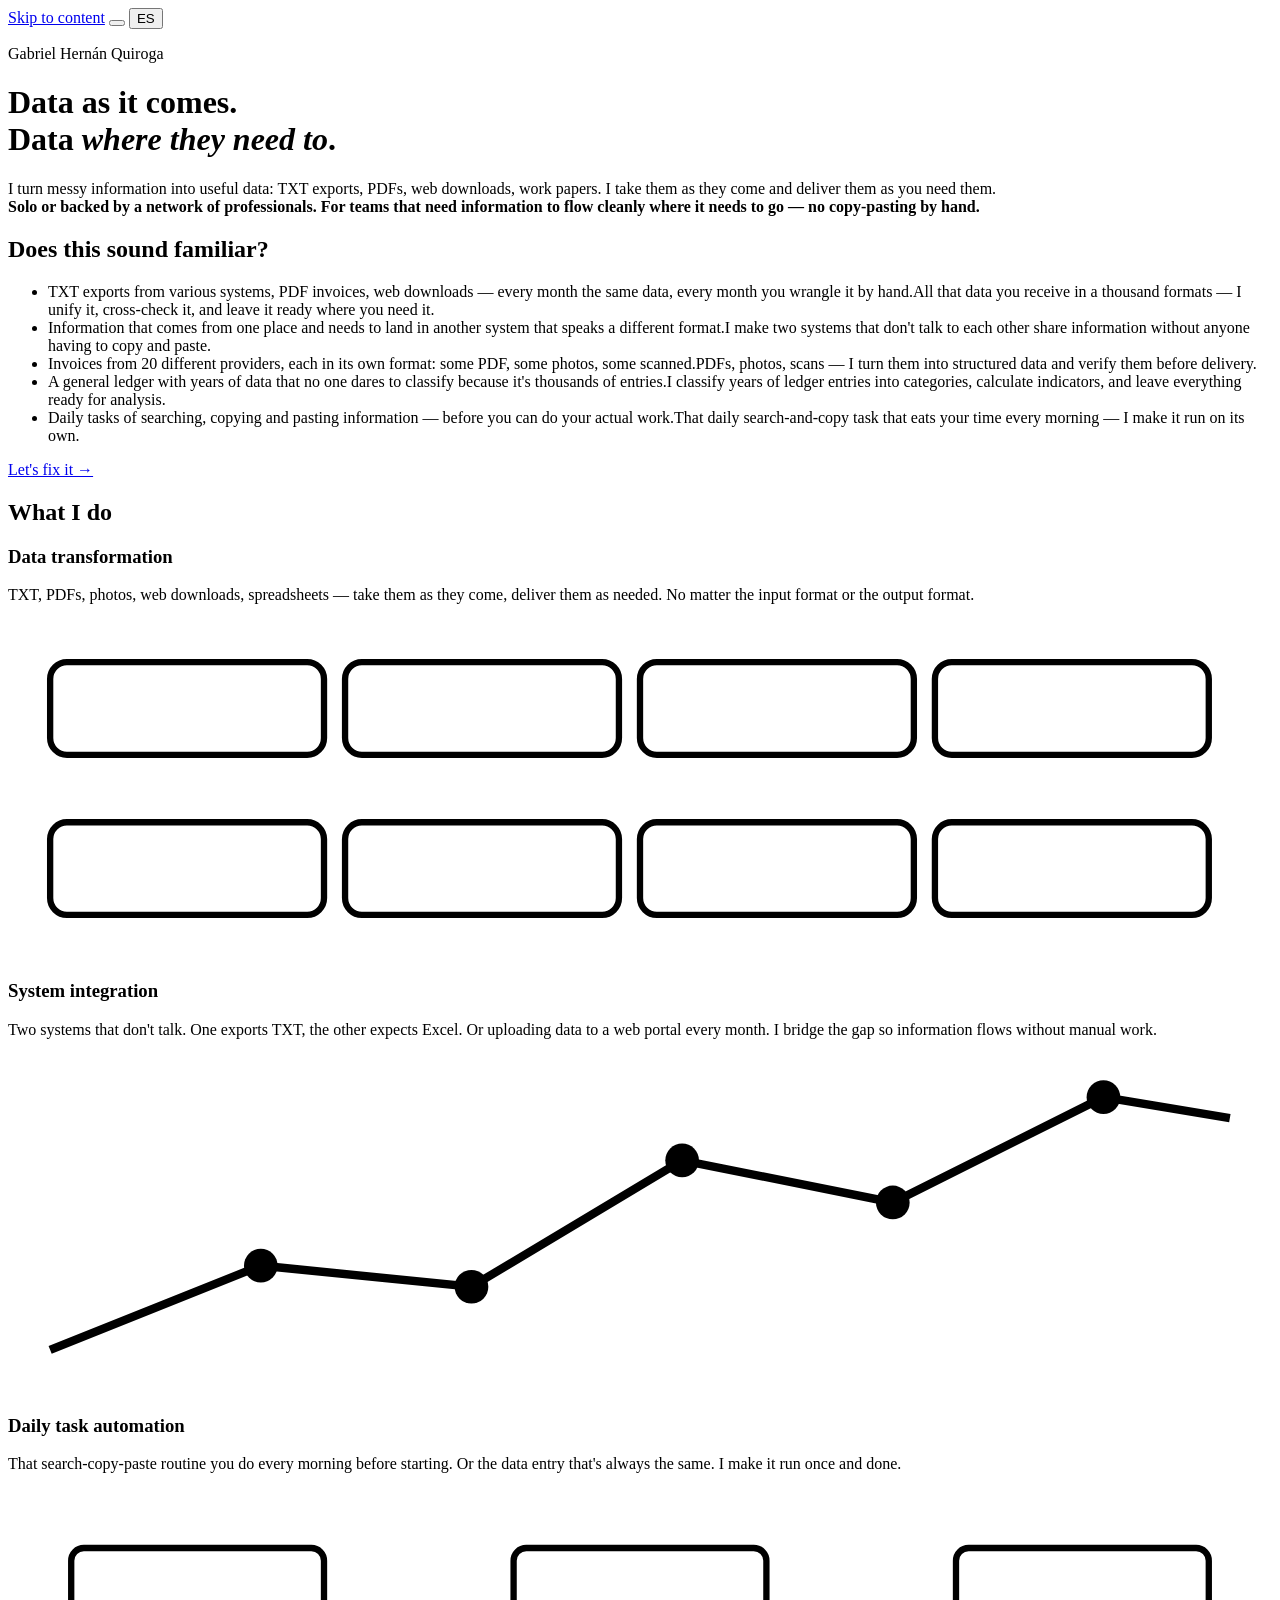
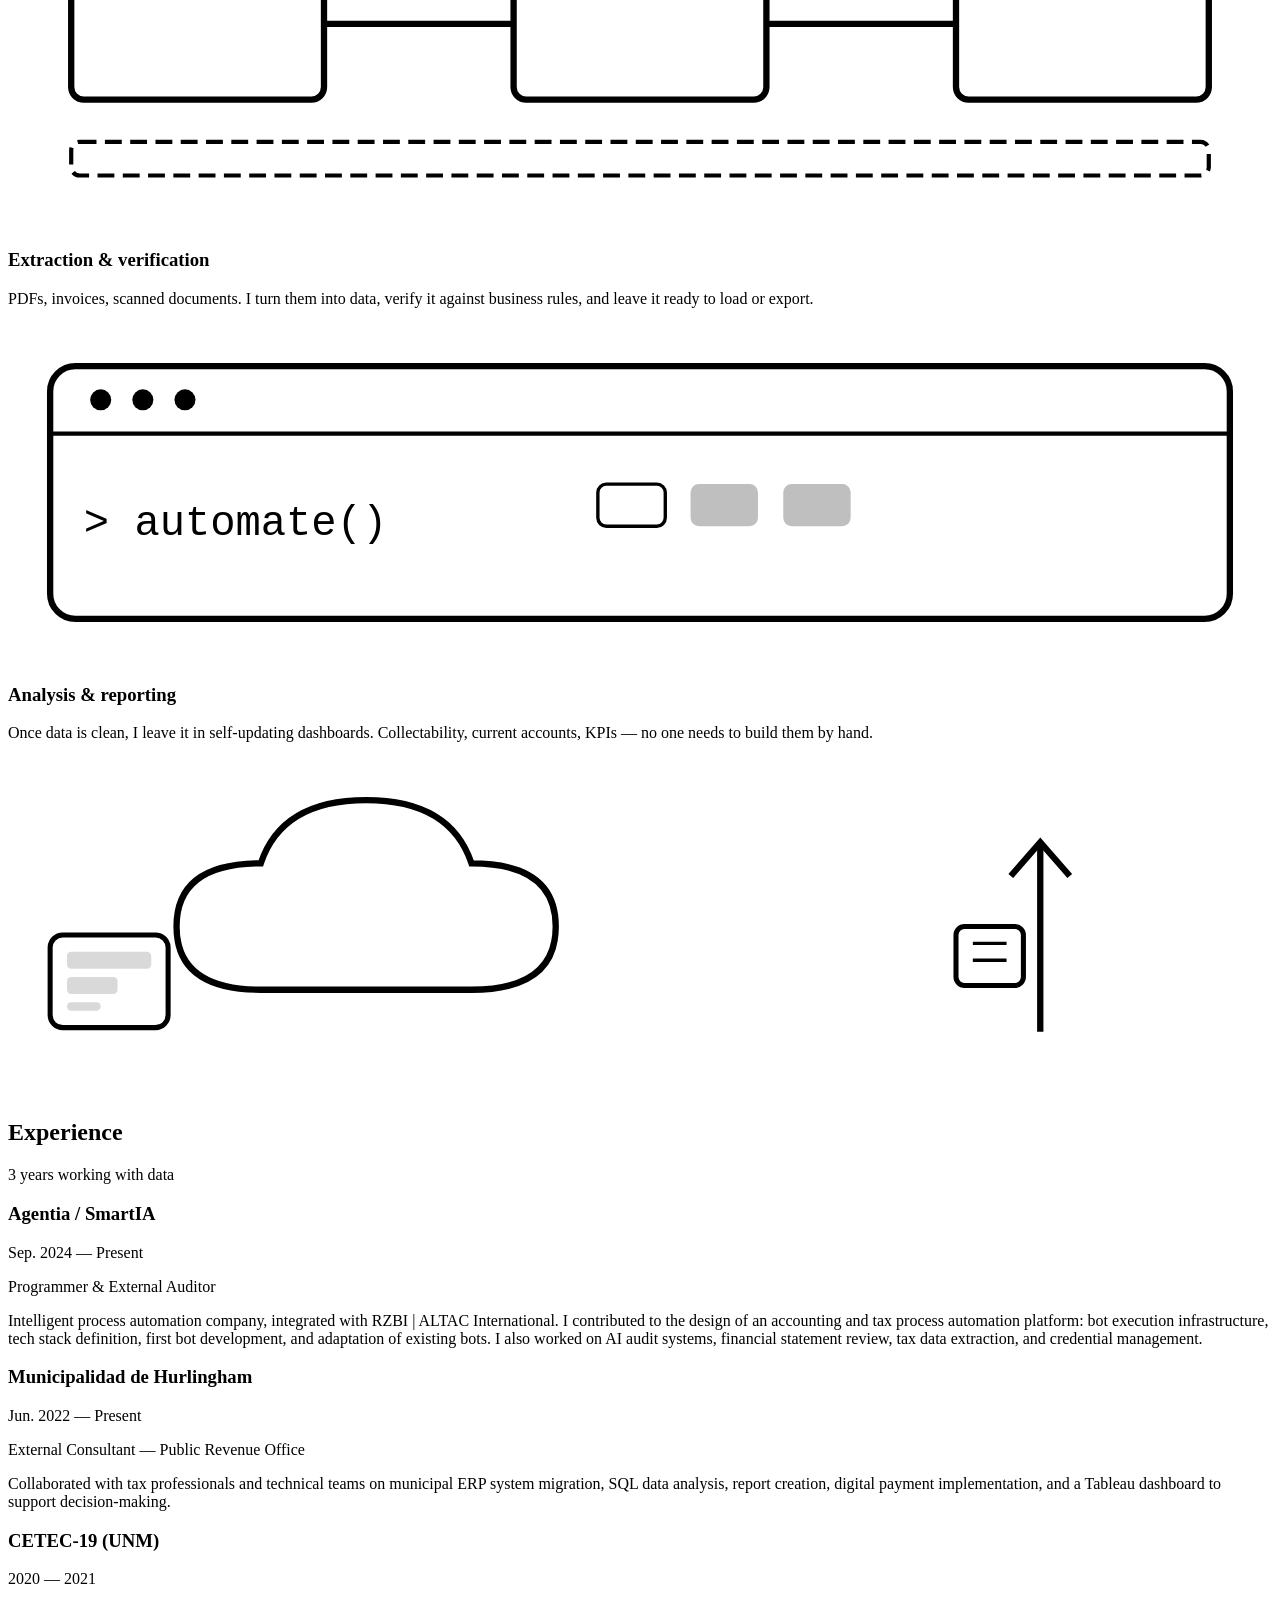
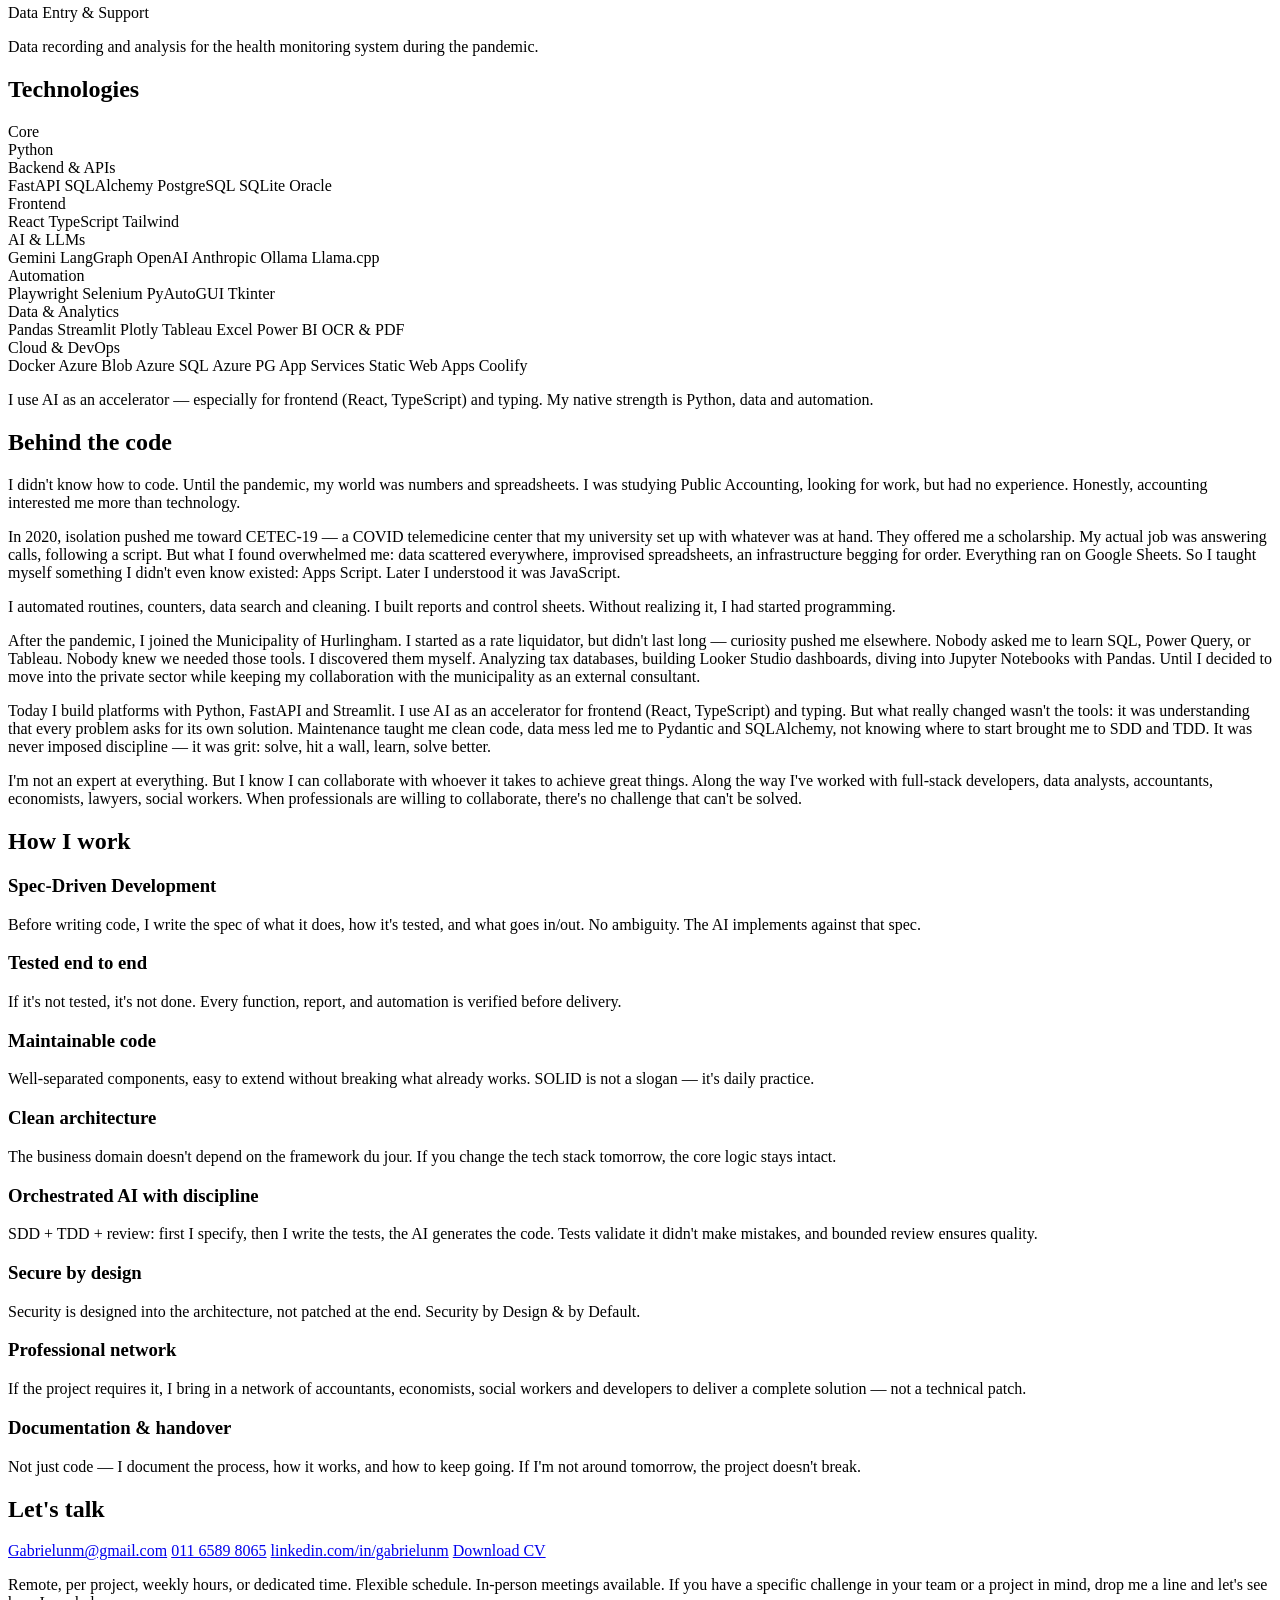
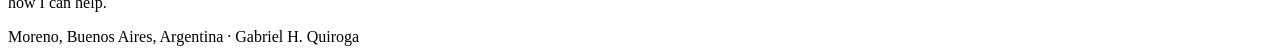
==== index.html @ 7217d709 "refactor: reposition profile around data transformation problems - Hero: 'Datos como vienen. Datos d" ====
<!DOCTYPE html>
<html lang="es">
<head>
  <meta charset="UTF-8">
  <meta name="viewport" content="width=device-width, initial-scale=1.0">
  <title data-i18n="title">Gabriel H. Quiroga — Contabilidad &amp; Desarrollo</title>
  <meta name="description" content="Transformo datos desordenados en información útil. TXT, PDFs, descargas web — los tomo como vienen, los entrego como los necesitás.">

  <!-- Open Graph -->
  <meta property="og:title" content="Gabriel H. Quiroga — Datos &amp; Automatización">
  <meta property="og:description" content="Transformo datos desordenados en información útil. TXT, PDFs, descargas web — los tomo como vienen, los entrego como los necesitás.">
  <meta property="og:type" content="website">
  <meta property="og:locale" content="es_AR">

  <!-- Favicon -->
  <link rel="icon" type="image/svg+xml" href="assets/images/favicon.svg">

  <!-- Fonts -->
  <link rel="preconnect" href="https://fonts.googleapis.com">
  <link rel="preconnect" href="https://fonts.gstatic.com" crossorigin>
  <link href="https://fonts.googleapis.com/css2?family=Instrument+Serif:ital@0;1&family=Inter:wght@400;500;600&display=swap" rel="stylesheet">

  <!-- Lucide Icons -->
  <script src="https://unpkg.com/lucide@latest/dist/umd/lucide.min.js"></script>

  <!-- Styles -->
  <link rel="stylesheet" href="styles.css">
</head>
<body>

  <!-- Accessibility: skip to content -->
  <a href="#problemas" class="skip-link" data-i18n="skip">Saltar al contenido</a>

  <!-- Theme toggle -->
  <button id="theme-toggle" class="theme-toggle" data-i18n="theme-toggle" aria-label="Cambiar tema">
    <i data-lucide="moon"></i>
    <i data-lucide="sun"></i>
  </button>

  <!-- Language toggle -->
  <button id="lang-toggle" class="lang-toggle" data-i18n="lang-toggle" aria-label="Cambiar idioma">EN</button>

  <!-- Hero -->
  <header class="hero">
    <div class="container">
      <p class="meta">Gabriel Hernán Quiroga</p>
      <h1 data-i18n="hero-title">Datos como vienen.<br>Datos <em class="typewriter" data-text="donde tienen que estar"></em>.</h1>
      <p class="tagline">
        <span data-i18n="hero-line1">Transformo información desordenada en datos útiles: TXT, PDFs, descargas web, papeles de trabajo. Los tomo como vienen, los entrego como los necesitás.</span><br>
        <strong data-i18n="hero-line2">Solo o con una red de profesionales. Para equipos que necesitan que la información llegue limpia a donde tiene que ir — sin copiar y pegar a mano.</strong>
      </p>
    </div>
  </header>

  <div class="rule"></div>

  <!-- Problemas -->
  <section id="problemas" class="fade-section" data-i18n="problems-label" aria-label="Problemas que resuelvo">
    <div class="container">
      <h2 data-i18n="problems-title">¿Te suena?</h2>
      <ul class="problems">
        <li data-i18n="problem-1">Datos dispersos en mil archivos que nadie logra cruzar</li>
        <li data-i18n="problem-2">Reportes que armás siempre igual y siempre te llevan el mismo tiempo</li>
        <li data-i18n="problem-3">Información atrapada en PDFs o papeles que no podés procesar</li>
        <li data-i18n="problem-4">Procesos que nadie más sabe cómo funcionan</li>
        <li data-i18n="problem-5">Un ERP o sistema con una configuración que nunca se verificó</li>
      </ul>
      <a href="#contacto" class="btn" data-i18n="problem-cta">Resolvámoslo →</a>
    </div>
  </section>

  <div class="rule"></div>

  <!-- Servicios -->
  <section id="servicios" class="fade-section" data-i18n="services-label" aria-label="Servicios">
    <div class="container">
      <h2 data-i18n="services-title">Esto es lo que hago</h2>

      <div class="s-row">
        <div class="s-icon"><i data-lucide="database"></i></div>
        <div class="s-body">
          <h3 data-i18n="srv-1-title">Análisis, consolidación y extracción de datos</h3>
          <p data-i18n="srv-1-desc">Datos en Excel, PDFs, sistemas o descargas web — los tomo, los limpio, los cruzo y los transformo en información útil. SQL, consultas a medida, normalización.</p>
          <div class="mini-illustration">
            <svg viewBox="0 0 300 80" class="illus-svg">
              <rect x="10" y="10" width="65" height="22" rx="4" fill="none" stroke="currentColor" stroke-width="1.5" class="illus-draw"/>
              <rect x="80" y="10" width="65" height="22" rx="4" fill="none" stroke="currentColor" stroke-width="1.5" class="illus-draw"/>
              <rect x="150" y="10" width="65" height="22" rx="4" fill="none" stroke="currentColor" stroke-width="1.5" class="illus-draw"/>
              <rect x="220" y="10" width="65" height="22" rx="4" fill="none" stroke="currentColor" stroke-width="1.5" class="illus-draw"/>
              <rect x="10" y="48" width="65" height="22" rx="4" fill="none" stroke="currentColor" stroke-width="1.5" class="illus-draw" style="animation-delay: 0.2s"/>
              <rect x="80" y="48" width="65" height="22" rx="4" fill="none" stroke="currentColor" stroke-width="1.5" class="illus-draw" style="animation-delay: 0.4s"/>
              <rect x="150" y="48" width="65" height="22" rx="4" fill="none" stroke="currentColor" stroke-width="1.5" class="illus-draw" style="animation-delay: 0.6s"/>
              <rect x="220" y="48" width="65" height="22" rx="4" fill="none" stroke="currentColor" stroke-width="1.5" class="illus-draw" style="animation-delay: 0.8s"/>
            </svg>
          </div>
        </div>
      </div>

      <div class="s-row">
        <div class="s-icon"><i data-lucide="bar-chart-3"></i></div>
        <div class="s-body">
          <h3 data-i18n="srv-2-title">Dashboards y reportes a medida</h3>
          <p data-i18n="srv-2-desc">Tu información financiera y operativa en tableros que se actualizan solos. Cobrabilidad, cuentas corrientes, KPI — sin depender de una sola persona para acceder a los datos.</p>
          <div class="mini-dashboard">
            <svg viewBox="0 0 300 80" class="dashboard-svg">
              <path class="dashboard-line" d="M 10 70 L 60 50 L 110 55 L 160 25 L 210 35 L 260 10 L 290 15" fill="none" stroke="currentColor" stroke-width="2"/>
              <circle class="dashboard-dot" cx="60" cy="50" r="4"/>
              <circle class="dashboard-dot" cx="110" cy="55" r="4"/>
              <circle class="dashboard-dot" cx="160" cy="25" r="4"/>
              <circle class="dashboard-dot" cx="210" cy="35" r="4"/>
              <circle class="dashboard-dot" cx="260" cy="10" r="4"/>
            </svg>
          </div>
        </div>
      </div>

      <div class="s-row">
        <div class="s-icon"><i data-lucide="building-2"></i></div>
        <div class="s-body">
          <h3 data-i18n="srv-3-title">Consultoría ERP y procesos fiscales</h3>
          <p data-i18n="srv-3-desc">Migraciones, parametrización, optimización de circuitos. Hablo los dos idiomas: el contable y el técnico. RAFAM, SISER, Onvio, Bejerman, Finnegans.</p>
          <div class="mini-illustration">
            <svg viewBox="0 0 300 80" class="illus-svg">
              <rect x="15" y="14" width="60" height="36" rx="3" fill="none" stroke="currentColor" stroke-width="1.5" class="illus-draw"/>
              <rect x="120" y="14" width="60" height="36" rx="3" fill="none" stroke="currentColor" stroke-width="1.5" class="illus-draw" style="animation-delay: 0.2s"/>
              <rect x="225" y="14" width="60" height="36" rx="3" fill="none" stroke="currentColor" stroke-width="1.5" class="illus-draw" style="animation-delay: 0.4s"/>
              <line x1="75" y1="32" x2="120" y2="32" stroke="currentColor" stroke-width="1.5" class="illus-draw" style="animation-delay: 0.6s"/>
              <line x1="180" y1="32" x2="225" y2="32" stroke="currentColor" stroke-width="1.5" class="illus-draw" style="animation-delay: 0.8s"/>
              <rect x="15" y="60" width="270" height="8" rx="2" fill="none" stroke="currentColor" stroke-width="1" class="illus-draw" style="animation-delay: 1s" stroke-dasharray="4 2"/>
            </svg>
          </div>
        </div>
      </div>

      <div class="s-row">
        <div class="s-icon"><i data-lucide="code-2"></i></div>
        <div class="s-body">
          <h3 data-i18n="srv-4-title">Desarrollo de herramientas a medida</h3>
          <p data-i18n="srv-4-desc">Scripts que resuelven un problema puntual o apps completas. Si el proceso es repetitivo y lo hacés a mano, se puede automatizar.</p>
          <div class="mini-illustration">
            <svg viewBox="0 0 300 80" class="illus-svg">
              <rect x="10" y="10" width="280" height="60" rx="6" fill="none" stroke="currentColor" stroke-width="1.5" class="illus-draw"/>
              <line x1="10" y1="26" x2="290" y2="26" stroke="currentColor" stroke-width="1" class="illus-draw" style="animation-delay: 0.3s"/>
              <circle cx="22" cy="18" r="2.5" fill="currentColor" class="illus-draw" style="animation-delay: 0.5s"/>
              <circle cx="32" cy="18" r="2.5" fill="currentColor" class="illus-draw" style="animation-delay: 0.6s"/>
              <circle cx="42" cy="18" r="2.5" fill="currentColor" class="illus-draw" style="animation-delay: 0.7s"/>
              <text x="18" y="50" font-size="10" fill="currentColor" font-family="monospace" class="illus-draw" style="animation-delay: 0.9s">&gt; automate()</text>
              <rect x="140" y="38" width="16" height="10" rx="2" fill="none" stroke="currentColor" stroke-width="0.8" class="illus-draw" style="animation-delay: 1.1s"/>
              <rect x="162" y="38" width="16" height="10" rx="2" fill="currentColor" opacity="0.25" class="illus-draw" style="animation-delay: 1.2s"/>
              <rect x="184" y="38" width="16" height="10" rx="2" fill="currentColor" opacity="0.25" class="illus-draw" style="animation-delay: 1.3s"/>
            </svg>
          </div>
        </div>
      </div>

      <div class="s-row">
        <div class="s-icon"><i data-lucide="cloud"></i></div>
        <div class="s-body">
          <h3 data-i18n="srv-5-title">Deploy y hosting sin dolor</h3>
          <p data-i18n="srv-5-desc">Te dejo la herramienta andando en Azure (App Services, Static Web Apps) o en tu propio servidor con Coolify. Bases de datos en Azure SQL o PostgreSQL. Vos elegís la modalidad — yo me encargo de que funcione.</p>
          <div class="mini-illustration">
            <svg viewBox="0 0 300 80" class="illus-svg">
              <!-- Nube (cloud) -->
              <path d="M 60 55 Q 40 55 40 40 Q 40 25 60 25 Q 65 10 85 10 Q 105 10 110 25 Q 130 25 130 40 Q 130 55 110 55 Z" fill="none" stroke="currentColor" stroke-width="1.5" class="illus-draw"/>
              <!-- Flecha subiendo -->
              <line x1="245" y1="65" x2="245" y2="20" stroke="currentColor" stroke-width="1.5" class="illus-draw" style="animation-delay: 0.3s"/>
              <polyline points="238,28 245,20 252,28" fill="none" stroke="currentColor" stroke-width="1.5" class="illus-draw" style="animation-delay: 0.3s"/>
              <!-- Paquete web -->
              <rect x="225" y="40" width="16" height="14" rx="2" fill="none" stroke="currentColor" stroke-width="1.2" class="illus-draw" style="animation-delay: 0.5s"/>
              <line x1="229" y1="44" x2="237" y2="44" stroke="currentColor" stroke-width="0.8" class="illus-draw" style="animation-delay: 0.6s"/>
              <line x1="229" y1="48" x2="237" y2="48" stroke="currentColor" stroke-width="0.8" class="illus-draw" style="animation-delay: 0.7s"/>
              <!-- Servidor chico abajo a la izquierda -->
              <rect x="10" y="42" width="28" height="22" rx="3" fill="none" stroke="currentColor" stroke-width="1.2" class="illus-draw" style="animation-delay: 0.9s"/>
              <rect x="14" y="46" width="20" height="4" rx="1" fill="currentColor" opacity="0.15" class="illus-draw" style="animation-delay: 1.0s"/>
              <rect x="14" y="52" width="12" height="4" rx="1" fill="currentColor" opacity="0.15" class="illus-draw" style="animation-delay: 1.1s"/>
              <rect x="14" y="58" width="8" height="2" rx="1" fill="currentColor" opacity="0.15" class="illus-draw" style="animation-delay: 1.2s"/>
            </svg>
          </div>
        </div>
      </div>

    </div>
  </section>

  <div class="rule"></div>

  <!-- Experiencia -->
  <section id="experiencia" class="fade-section" data-i18n="exp-label" aria-label="Experiencia laboral">
    <div class="container">
      <h2 data-i18n="exp-title">Experiencia</h2>

      <div class="exp-years-badge">
        <span class="exp-years-number" data-target="auto">0</span>
        <span class="exp-years-label" data-i18n="exp-years-label">años trabajando con datos</span>
      </div>

      <div class="exp-card">
        <div class="exp-header">
          <h3>Agentia / SmartIA</h3>
          <span class="exp-period" data-i18n="exp-1-period">Sep. 2024 — Actualidad</span>
        </div>
        <p class="exp-role" data-i18n="exp-1-role">Programador &amp; Auditor Externo</p>
        <p class="exp-body" data-i18n="exp-1-body">Empresa de automatización inteligente de procesos, integrada con RZBI | ALTAC International. Participé en el diseño de una plataforma de automatización de procesos contables e impositivos: infraestructura de ejecución de bots, definición del stack tecnológico, desarrollo de los primeros bots y adaptación de existentes. También contribuí a sistemas de auditoría con IA, revisión de estados contables, extracción de datos fiscales y gestión de credenciales.</p>
      </div>

      <div class="exp-card">
        <div class="exp-header">
          <h3>Municipalidad de Hurlingham</h3>
          <span class="exp-period" data-i18n="exp-2-period">Jun. 2022 — Actualidad</span>
        </div>
        <p class="exp-role" data-i18n="exp-2-role">Consultor Externo — Subsecretaría de Ingresos Públicos</p>
        <p class="exp-body" data-i18n="exp-2-body">Colaboré con profesionales tributarios y equipos técnicos en la migración del sistema ERP municipal, análisis de datos con SQL, creación de informes, implementación de medios de pago digitales, y un dashboard en Tableau para respaldar la toma de decisiones.</p>
      </div>

      <div class="exp-card">
        <div class="exp-header">
          <h3>CETEC-19 (UNM)</h3>
          <span class="exp-period" data-i18n="exp-3-period">2020 — 2021</span>
        </div>
        <p class="exp-role" data-i18n="exp-3-role">Data Entry &amp; Soporte</p>
        <p class="exp-body" data-i18n="exp-3-body">Registro y análisis de datos para el sistema de seguimiento sanitario durante la pandemia.</p>
      </div>

    </div>
  </section>

  <div class="rule"></div>

  <!-- Stack -->
  <section id="stack" class="fade-section" data-i18n="stack-label" aria-label="Tecnologías">
    <div class="container">
      <h2 data-i18n="stack-title">Tecnologías</h2>
      <div class="stack-group">

        <div class="stack-category">
          <span class="stack-cat-label" data-i18n="cat-core">Core</span>
          <div class="stack-items">
            <span class="stack-item" data-desc-es="Lenguaje principal. Automatización, APIs, scripts, análisis de datos." data-desc-en="Core language. Automation, APIs, scripts, data analysis."><img src="https://cdn.jsdelivr.net/npm/simple-icons@14.0.0/icons/python.svg" alt="" class="stack-icon" >Python</span>
          </div>
        </div>

        <div class="stack-category">
          <span class="stack-cat-label" data-i18n="cat-backend">Backend &amp; APIs</span>
          <div class="stack-items">
            <span class="stack-item" data-desc-es="Framework web moderno para APIs REST rápidas y eficientes." data-desc-en="Modern Python framework for fast REST APIs."><img src="https://cdn.jsdelivr.net/npm/simple-icons@14.0.0/icons/fastapi.svg" alt="" class="stack-icon" >FastAPI</span>
            <span class="stack-item" data-desc-es="ORM potente para modelar y consultar bases de datos relacionales." data-desc-en="Powerful ORM for relational databases."><img src="https://cdn.jsdelivr.net/npm/simple-icons@14.0.0/icons/sqlalchemy.svg" alt="" class="stack-icon" >SQLAlchemy</span>
            <span class="stack-item" data-desc-es="Base de datos relacional robusta para aplicaciones en producción." data-desc-en="Robust relational database for production apps."><img src="https://cdn.jsdelivr.net/npm/simple-icons@14.0.0/icons/postgresql.svg" alt="" class="stack-icon" >PostgreSQL</span>
            <span class="stack-item" data-desc-es="Base de datos embebida liviana. Ideal para desarrollo, tests y prototipos." data-desc-en="Lightweight embedded database for dev & testing."><i data-lucide="database" class="stack-icon-inline"></i>SQLite</span>
<span class="stack-item" data-desc-es="Base de datos empresarial. Consultas complejas, PL/SQL y grandes volúmenes." data-desc-en="Enterprise database. Complex queries, PL/SQL."><i data-lucide="layers" class="stack-icon-inline"></i>Oracle</span>
          </div>
        </div>

        <div class="stack-category">
          <span class="stack-cat-label" data-i18n="cat-frontend">Frontend</span>
          <div class="stack-items">
            <span class="stack-item" data-desc-es="Biblioteca para interfaces de usuario interactivas y reactivas." data-desc-en="Library for interactive UI components."><img src="https://cdn.jsdelivr.net/npm/simple-icons@14.0.0/icons/react.svg" alt="" class="stack-icon" >React</span>
            <span class="stack-item" data-desc-es="JavaScript con tipos. Código frontend más predecible y escalable." data-desc-en="Typed JavaScript. Scalable frontend code."><img src="https://cdn.jsdelivr.net/npm/simple-icons@14.0.0/icons/typescript.svg" alt="" class="stack-icon" >TypeScript</span>
            <span class="stack-item" data-desc-es="Framework CSS utility-first para diseñar rápido y consistente." data-desc-en="Utility-first CSS framework for rapid design."><img src="https://cdn.jsdelivr.net/npm/simple-icons@14.0.0/icons/tailwindcss.svg" alt="" class="stack-icon" >Tailwind</span>
          </div>
        </div>

        <div class="stack-category">
          <span class="stack-cat-label" data-i18n="cat-ai">AI &amp; LLMs</span>
          <div class="stack-items">
            <span class="stack-item" data-desc-es="Modelo de IA multimodal. Lo uso para extracción, clasificación y análisis." data-desc-en="Multimodal AI model for extraction & analysis."><img src="https://cdn.jsdelivr.net/npm/simple-icons@14.0.0/icons/googlegemini.svg" alt="" class="stack-icon" >Gemini</span>
            <span class="stack-item" data-desc-es="Framework para orquestar agentes de IA con flujos y estados." data-desc-en="Agent orchestration framework for AI workflows."><img src="https://cdn.jsdelivr.net/npm/simple-icons@14.0.0/icons/langchain.svg" alt="" class="stack-icon" >LangGraph</span>
            <span class="stack-item" data-desc-es="SDK de OpenAI para integrar modelos GPT en aplicaciones." data-desc-en="OpenAI SDK for GPT model integration."><i data-lucide="sparkles" class="stack-icon-inline"></i>OpenAI</span>
            <span class="stack-item" data-desc-es="SDK de Anthropic para integrar modelos Claude en aplicaciones." data-desc-en="Anthropic SDK for Claude model integration."><i data-lucide="sparkles" class="stack-icon-inline"></i>Anthropic</span>
            <span class="stack-item" data-desc-es="Ejecutá modelos locales de IA sin depender de la nube." data-desc-en="Run local AI models without cloud dependency."><i data-lucide="cpu" class="stack-icon-inline"></i>Ollama</span>
            <span class="stack-item" data-desc-es="Inferencia eficiente de LLMs en CPU/GPU locales (C++)." data-desc-en="Efficient LLM inference on local CPU/GPU (C++)."><i data-lucide="cpu" class="stack-icon-inline"></i>Llama.cpp</span>
          </div>
        </div>

        <div class="stack-category">
          <span class="stack-cat-label" data-i18n="cat-auto">Automatización</span>
          <div class="stack-items">
            <span class="stack-item" data-desc-es="Automatización de navegadores web para tests y bots." data-desc-en="Browser automation for testing and bots."><i data-lucide="play" class="stack-icon-inline"></i>Playwright</span>
            <span class="stack-item" data-desc-es="Automatización de navegadores web clásica y multiplataforma." data-desc-en="Cross-platform browser automation (classic)."><img src="https://cdn.jsdelivr.net/npm/simple-icons@14.0.0/icons/selenium.svg" alt="" class="stack-icon" >Selenium</span>
            <span class="stack-item" data-desc-es="Automatización de clicks y teclado en Windows (RPA)." data-desc-en="Desktop RPA: click & keyboard automation on Windows."><i data-lucide="mouse-pointer-2" class="stack-icon-inline"></i>PyAutoGUI</span>
            <span class="stack-item" data-desc-es="Interfaces de escritorio livianas con Python puro." data-desc-en="Lightweight desktop GUIs with pure Python."><i data-lucide="monitor" class="stack-icon-inline"></i>Tkinter</span>
          </div>
        </div>

        <div class="stack-category">
          <span class="stack-cat-label" data-i18n="cat-data">Datos &amp; Analytics</span>
          <div class="stack-items">
            <span class="stack-item" data-desc-es="Manipulación y análisis de datos tabulares a escala." data-desc-en="Tabular data manipulation & analysis at scale."><img src="https://cdn.jsdelivr.net/npm/simple-icons@14.0.0/icons/pandas.svg" alt="" class="stack-icon" >Pandas</span>
            <span class="stack-item" data-desc-es="Dashboards y aplicaciones de datos sin frontend complejo." data-desc-en="Data dashboards & apps without complex frontend."><img src="https://cdn.jsdelivr.net/npm/simple-icons@14.0.0/icons/streamlit.svg" alt="" class="stack-icon" >Streamlit</span>
            <span class="stack-item" data-desc-es="Gráficos interactivos para análisis exploratorio de datos." data-desc-en="Interactive charts for EDA."><i data-lucide="trending-up" class="stack-icon-inline"></i>Plotly</span>
            <span class="stack-item" data-desc-es="Visualización de datos interactiva para reporting profesional." data-desc-en="Interactive data viz for professional reporting."><i data-lucide="bar-chart-3" class="stack-icon-inline"></i>Tableau</span>
            <span class="stack-item" data-desc-es="Hojas de cálculo avanzadas con Power Query y macros." data-desc-en="Advanced spreadsheets with Power Query & macros."><i data-lucide="table" class="stack-icon-inline"></i>Excel</span>
            <span class="stack-item" data-desc-es="Business intelligence con dashboards interactivos." data-desc-en="Business intelligence with interactive dashboards."><i data-lucide="activity" class="stack-icon-inline"></i>Power BI</span>
            <span class="stack-item" data-desc-es="Extracción de datos de PDFs, imágenes y escaneos con IA." data-desc-en="AI-powered data extraction from PDFs & images."><i data-lucide="scan" class="stack-icon-inline"></i>OCR &amp; PDF</span>
          </div>
        </div>

        <div class="stack-category">
          <span class="stack-cat-label" data-i18n="cat-cloud">Cloud &amp; DevOps</span>
          <div class="stack-items">
            <span class="stack-item" data-desc-es="Contenedores para entornos reproducibles y despliegues." data-desc-en="Containers for reproducible environments & deploy."><img src="https://cdn.jsdelivr.net/npm/simple-icons@14.0.0/icons/docker.svg" alt="" class="stack-icon" >Docker</span>
            <span class="stack-item" data-desc-es="Almacenamiento de archivos en la nube de Microsoft Azure." data-desc-en="File storage on Microsoft Azure cloud."><i data-lucide="hard-drive" class="stack-icon-inline"></i>Azure Blob</span>
            <span class="stack-item" data-desc-es="Base de datos relacional administrada en Azure." data-desc-en="Managed relational database on Azure."><i data-lucide="database" class="stack-icon-inline"></i>Azure SQL</span>
            <span class="stack-item" data-desc-es="PostgreSQL administrado en Azure para apps en produccion." data-desc-en="Managed PostgreSQL on Azure for production apps."><img src="https://cdn.jsdelivr.net/npm/simple-icons@14.0.0/icons/postgresql.svg" alt="" class="stack-icon" >Azure PG</span>
            <span class="stack-item" data-desc-es="Hosting serverless para apps web en Azure." data-desc-en="Serverless hosting for web apps on Azure."><i data-lucide="globe" class="stack-icon-inline"></i>App Services</span>
            <span class="stack-item" data-desc-es="Hosting estatico serverless en Azure con integracion CI/CD." data-desc-en="Serverless static hosting on Azure with CI/CD."><i data-lucide="globe" class="stack-icon-inline"></i>Static Web Apps</span>
            <span class="stack-item" data-desc-es="Plataforma PaaS autogestionada para deploy de apps con Docker." data-desc-en="Self-hosted PaaS for Docker app deployment."><i data-lucide="server" class="stack-icon-inline"></i>Coolify</span>
          </div>
        </div>

      </div>
      <p class="stack-note" data-i18n="stack-note">Uso IA como acelerador — especialmente en frontend (React, TypeScript) y tipado. Mi fuerte nativo es Python, datos y automatización.</p>
    </div>
  </section>

  <div class="rule"></div>

  <!-- Sobre mí -->
  <section id="sobre-mi" class="fade-section" data-i18n="about-label" aria-label="Sobre mí">
    <div class="container about">
      <h2 data-i18n="about-title">Detrás del código</h2>
      <p data-i18n="about-body">No sabía programar. Hasta la pandemia, mi mundo eran los números y las hojas de cálculo. Estudiaba Contador Público, buscaba trabajo, pero no tenía experiencia. Me gustaba más la contabilidad que la tecnología.</p>
      <p data-i18n="about-body2">En 2020, el aislamiento me empujó al CETEC-19 — un centro de telemedicina COVID que la UNM montó con lo puesto. Me ofrecieron una beca. Mi tarea original era atender llamadas, seguir un speech. Pero lo que encontré me superó: datos sueltos por todos lados, planillas improvisadas, una infraestructura que pedía orden a gritos. Todo corría sobre Google Sheets. Así que me di la tarea de aprender algo que no sabía que existía: Apps Script. Tiempo después entendí que era JavaScript.</p>
      <p data-i18n="about-body3">Automaticé rutinas, contadores, búsqueda y limpieza de datos. Arranqué informes y planillas de control. Sin darme cuenta, había empezado a programar.</p>
      <p data-i18n="about-body4">Cuando la pandemia terminó, entré a la Municipalidad de Hurlingham. Empecé como liquidador de tasas, pero duré poco — la curiosidad me llevó a otra cosa. Nadie me pidió que aprendiera SQL para interrogar bases tributarias, ni Power Query para transformar datos crudos en información, ni Tableau para visualizar lo que los números contaban. Nadie sabía que necesitábamos esas herramientas. Las descubrí yo. Y cuando Looker Studio y Jupyter Notebooks con Pandas entraron en mi flujo de trabajo, ya no hubo vuelta atrás. Hasta que decidí pasar al ámbito privado y seguir colaborando con el municipio como consultor externo.</p>
      <p data-i18n="about-body5">Hoy construyo plataformas con Python, FastAPI y Streamlit. Uso IA como acelerador para frontend (React, TypeScript) y tipado. Pero lo que de verdad cambió no fueron las herramientas: fue entender que cada problema pide su solución. El mantenimiento me enseñó clean code, el desorden de datos me llevó a Pydantic y SQLAlchemy, no saber por dónde arrancar me trajo a SDD y TDD. Nunca fue disciplina impuesta — fue maña: resolver, chocar, aprender, resolver mejor.</p>
      <p class="me" data-i18n="about-body6">No soy experto en todo. Pero sé que puedo colaborar con quien haga falta para lograr cosas grandes. En el camino trabajé con programadores full-stack, desarrolladores web, analistas de datos, contadores, licenciados en economía, abogados, trabajadores sociales. Cuando hay profesionales dispuestos a colaborar, no hay tarea que no se pueda resolver.</p>
    </div>
  </section>

  <div class="rule"></div>

  <!-- Cómo trabajo -->
  <section id="work" class="fade-section" data-i18n="work-label" aria-label="Cómo trabajo">
    <div class="container">
      <h2 data-i18n="work-title">Cómo trabajo</h2>
      <div class="work-grid">
        <div class="work-card">
          <i data-lucide="file-check"></i>
          <h3 data-i18n="work-1-title">Spec-Driven Development</h3>
          <p data-i18n="work-1-desc">Antes de escribir código, escribo la especificación de qué hace, cómo se prueba y qué entra/sale. Sin ambigüedades. La IA implementa contra esa especificación.</p>
        </div>
        <div class="work-card">
          <i data-lucide="test-tubes"></i>
          <h3 data-i18n="work-2-title">Testeado de punta a punta</h3>
          <p data-i18n="work-2-desc">Si no está probado, no está terminado. Cada función, cada reporte, cada automatización se verifica antes de entregar.</p>
        </div>
        <div class="work-card">
          <i data-lucide="blocks"></i>
          <h3 data-i18n="work-3-title">Código mantenible</h3>
          <p data-i18n="work-3-desc">Componentes bien separados, fáciles de extender sin romper lo que ya funciona. SOLID no es un eslogan, es una práctica diaria.</p>
        </div>
        <div class="work-card">
          <i data-lucide="layers"></i>
          <h3 data-i18n="work-4-title">Arquitectura limpia</h3>
          <p data-i18n="work-4-desc">El dominio de negocio no depende del framework de moda. Si mañana cambiás la tecnología, la lógica central sigue intacta.</p>
        </div>
        <div class="work-card">
          <i data-lucide="bot"></i>
          <h3 data-i18n="work-5-title">IA orquestada con disciplina</h3>
          <p data-i18n="work-5-desc">SDD + TDD + revisión: primero especifico, después escribo los tests, la IA genera el código. Los tests validan que no se equivocó y la revisión acotada asegura la calidad.</p>
        </div>
        <div class="work-card">
          <i data-lucide="shield-check"></i>
          <h3 data-i18n="work-6-title">Seguro desde el diseño</h3>
          <p data-i18n="work-6-desc">La seguridad se diseña desde la arquitectura, no se parchea al final. Security by Design &amp; by Default.</p>
        </div>
        <div class="work-card">
          <i data-lucide="users"></i>
          <h3 data-i18n="work-7-title">Red de profesionales</h3>
          <p data-i18n="work-7-desc">Si el proyecto lo requiere, integro una red de contadores, economistas, trabajadores sociales y desarrolladores para darte una solución completa, no un parche técnico.</p>
        </div>
        <div class="work-card">
          <i data-lucide="book-open"></i>
          <h3 data-i18n="work-8-title">Documentación y transferencia</h3>
          <p data-i18n="work-8-desc">No solo código — dejo documentado el proceso, cómo se usa y cómo seguir. Si mañana no estoy, el proyecto no se cae.</p>
        </div>
      </div>
    </div>
  </section>

  <div class="rule"></div>

  <!-- Contacto -->
  <section id="contacto" class="fade-section" data-i18n="contact-label" aria-label="Contacto">
    <div class="container">
      <h2 data-i18n="contact-title">Hablemos</h2>
      <div class="contact-links">
        <a href="mailto:Gabrielunm@gmail.com"><i data-lucide="mail"></i> Gabrielunm@gmail.com</a>
        <a href="https://wa.me/5491165898065" target="_blank" rel="noopener"><i data-lucide="phone"></i> 011 6589 8065</a>
        <a href="https://www.linkedin.com/in/gabrielunm/" target="_blank" rel="noopener"><i data-lucide="globe"></i> linkedin.com/in/gabrielunm</a>
        <a href="cv.html" target="_blank" class="contact-cv"><i data-lucide="file-text"></i> <span data-i18n="cv-download">Descargar CV</span></a>
      </div>
      <p class="contact-note" data-i18n="contact-note">Remoto, por proyecto, por horas semanales o dedicación. Horarios flexibles. Posibilidad de reuniones presenciales. Si tenés un desafío puntual en tu equipo o un proyecto en mente, escribime y vemos cómo te puedo ayudar.</p>
    </div>
  </section>

  <footer data-i18n="footer">
    Moreno, Buenos Aires, Argentina · Gabriel H. Quiroga
  </footer>

  <!-- Scripts -->
  <script src="src/i18n.js"></script>
  <script src="script.js"></script>

</body>
</html>
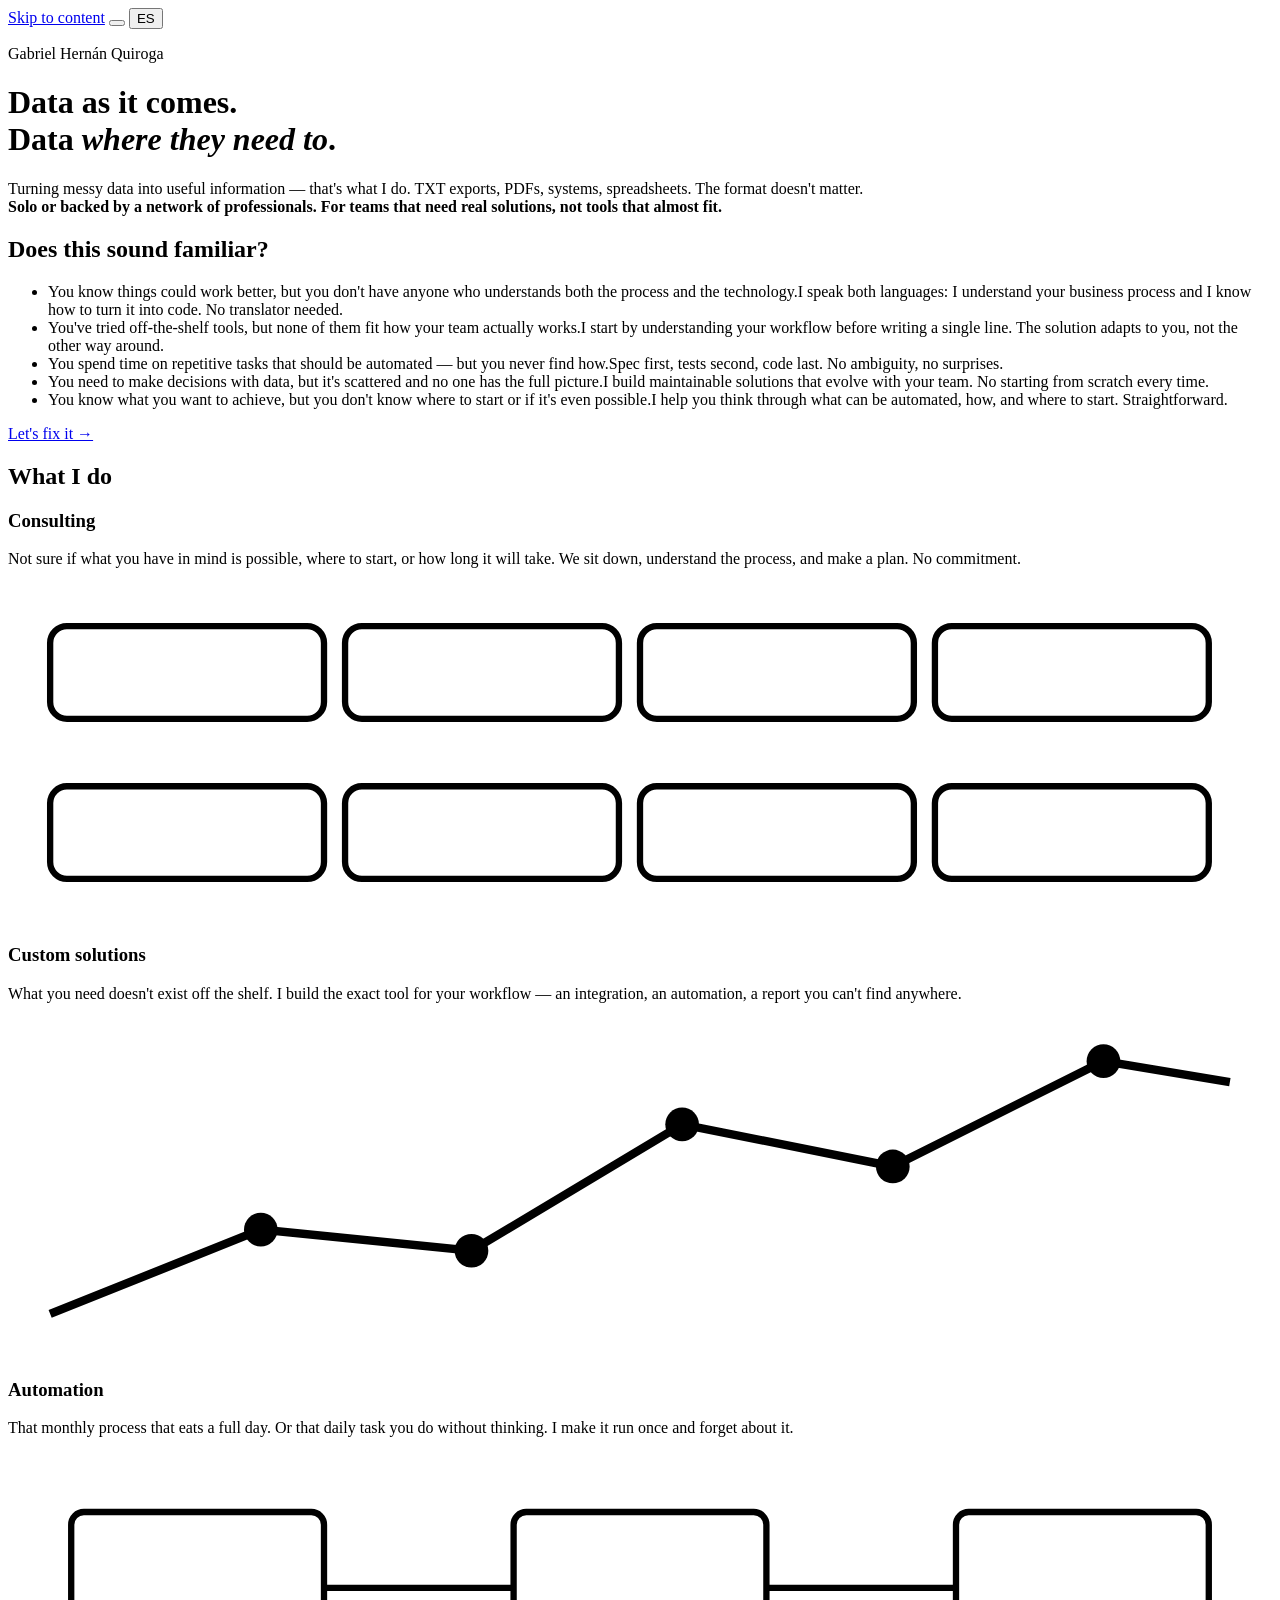
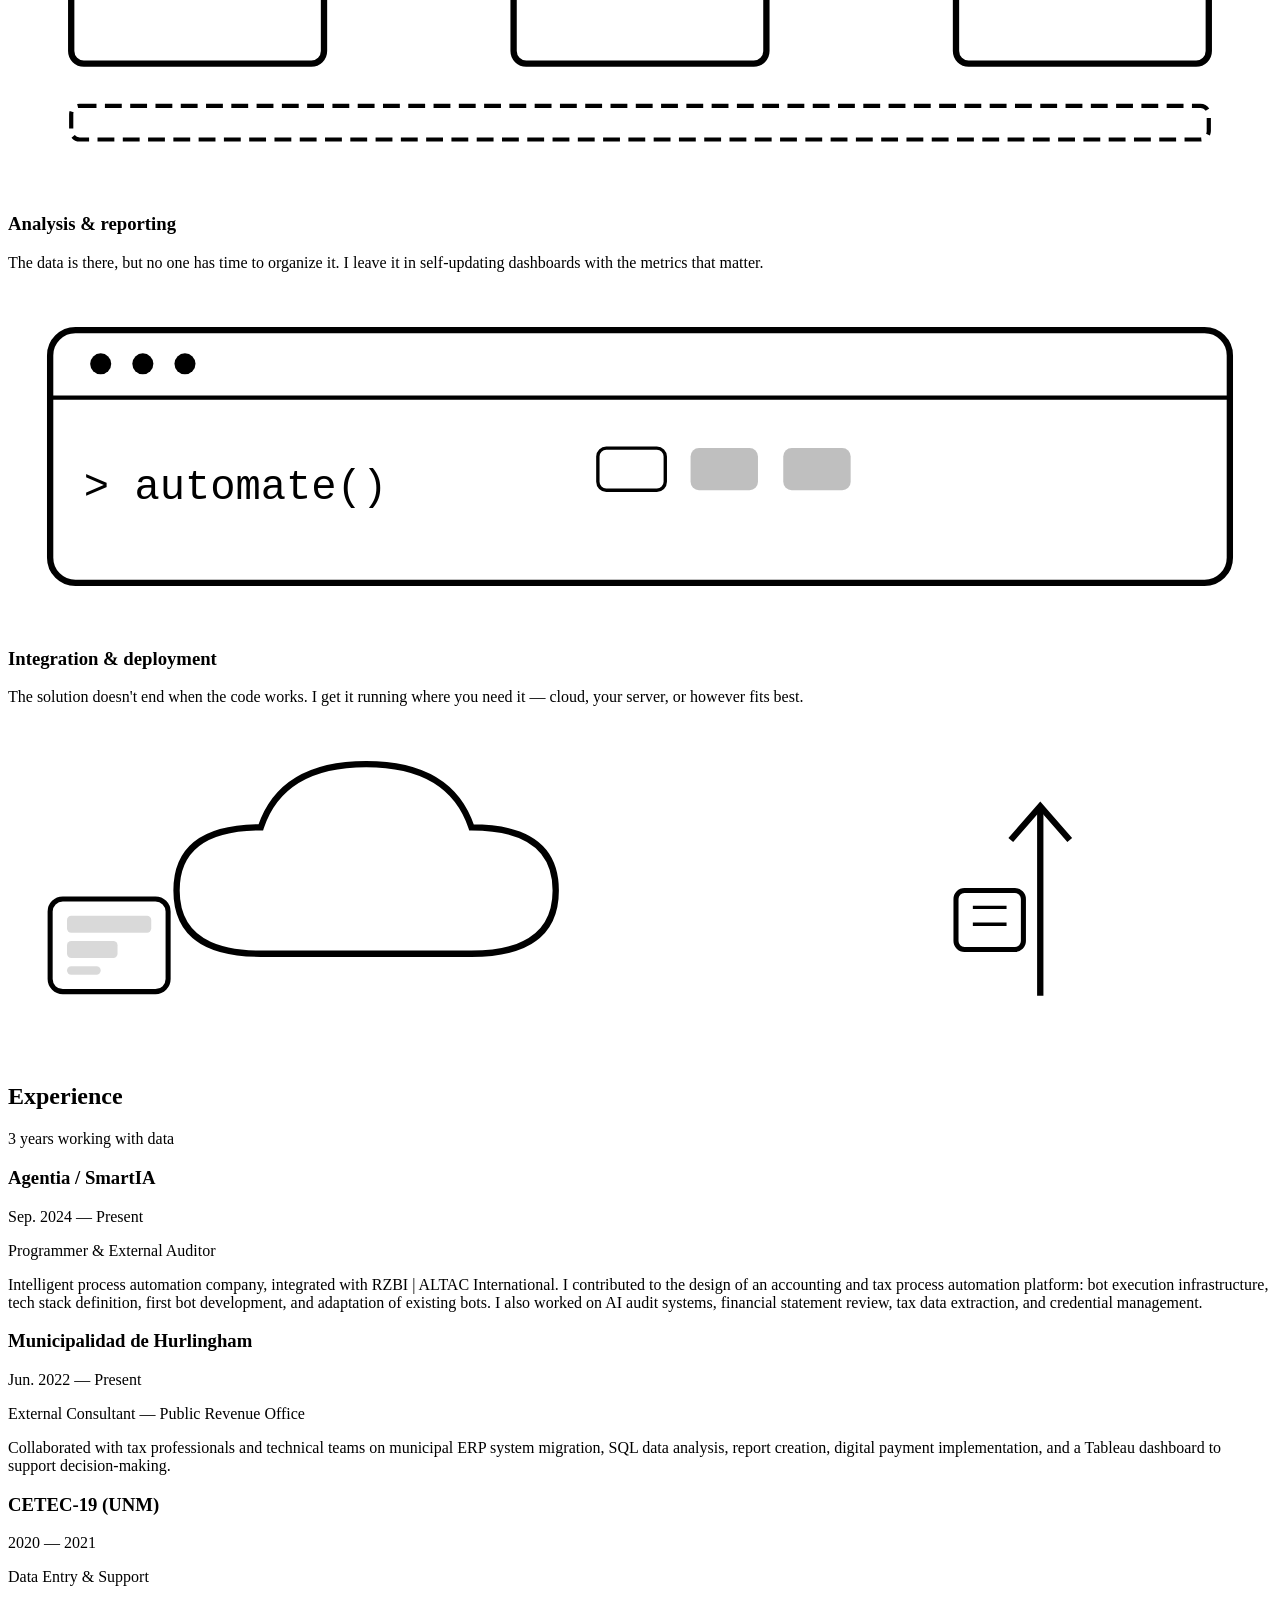
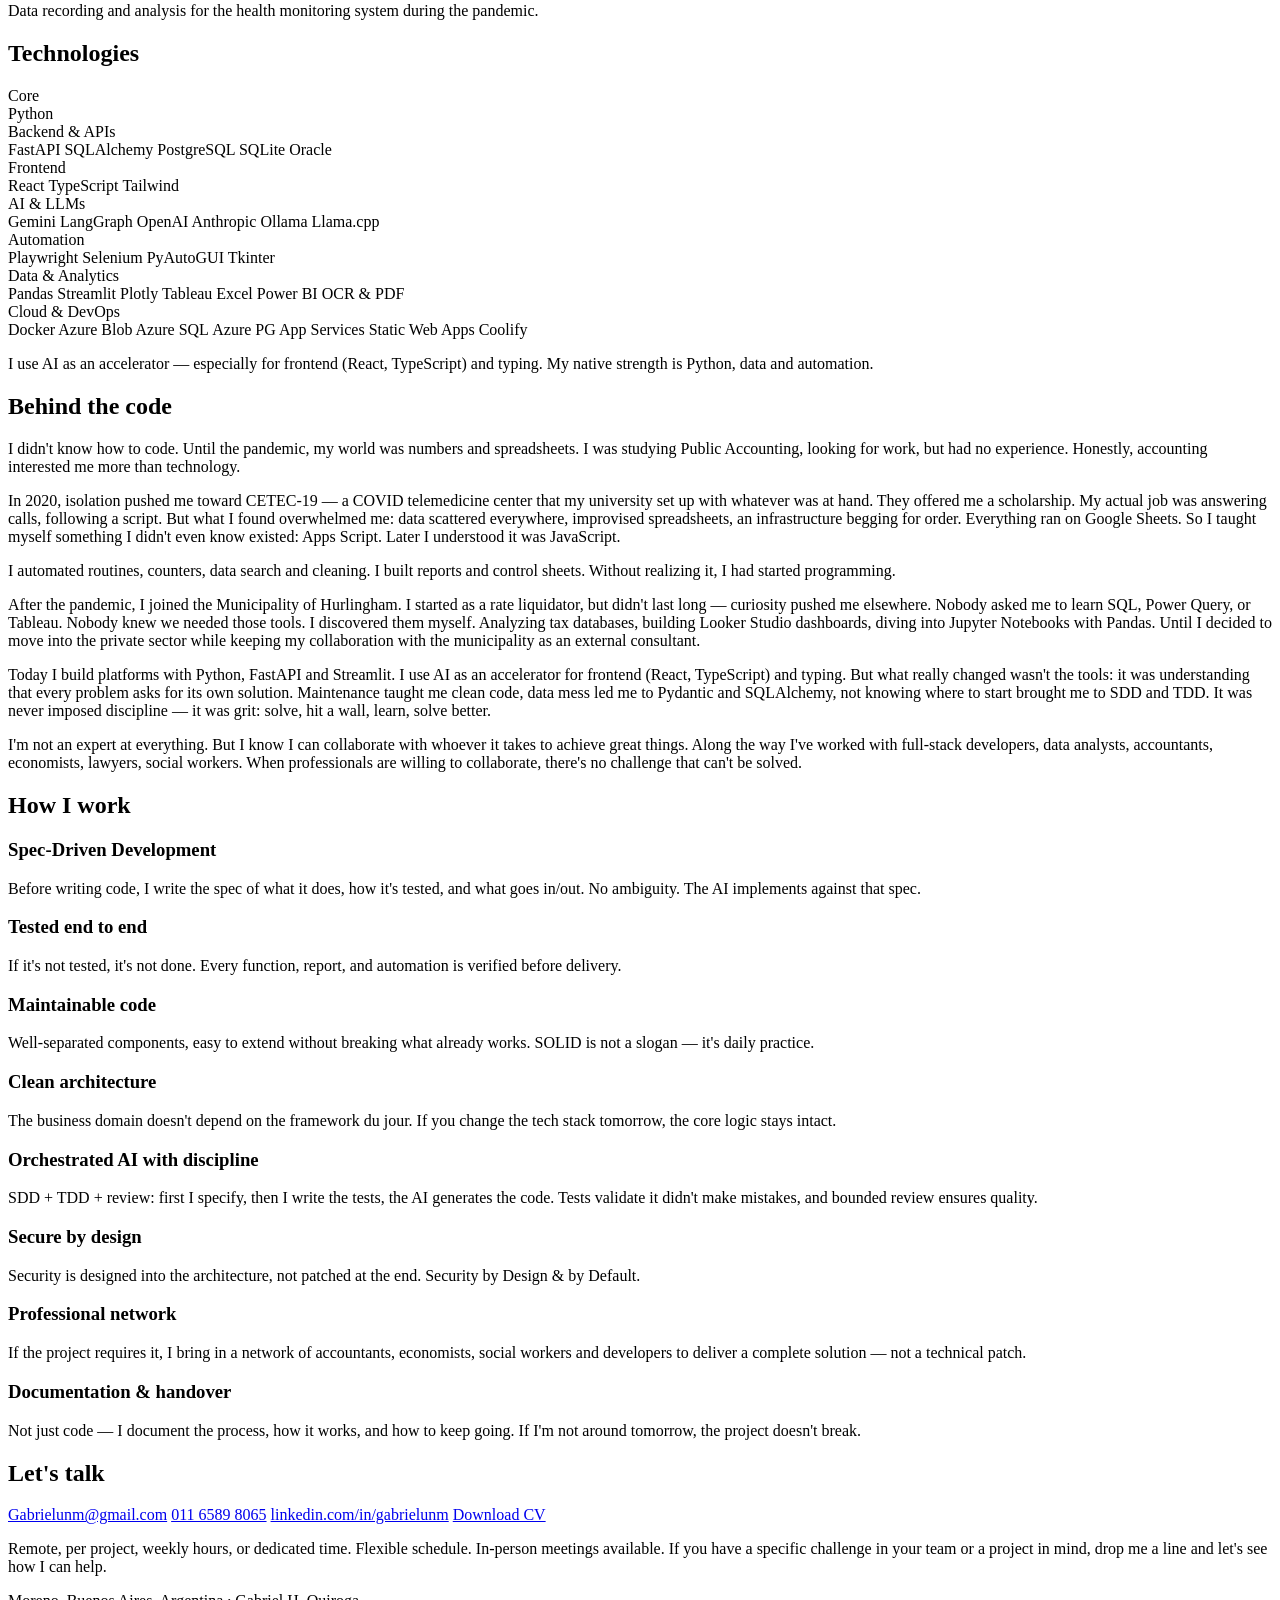
==== commit 71629b74: "refactor: reposition at capability level, not specific problems Problems and services now focus on t" ====
--- a/index.html
+++ b/index.html
@@ -4,11 +4,11 @@
   <meta charset="UTF-8">
   <meta name="viewport" content="width=device-width, initial-scale=1.0">
   <title data-i18n="title">Gabriel H. Quiroga — Contabilidad &amp; Desarrollo</title>
-  <meta name="description" content="Transformo datos desordenados en información útil. TXT, PDFs, descargas web — los tomo como vienen, los entrego como los necesitás.">
+  <meta name="description" content="Datos como vienen. Datos donde tienen que estar. Transformación de datos, automatización e integración de sistemas para PyMEs y estudios contables.">
 
   <!-- Open Graph -->
   <meta property="og:title" content="Gabriel H. Quiroga — Datos &amp; Automatización">
-  <meta property="og:description" content="Transformo datos desordenados en información útil. TXT, PDFs, descargas web — los tomo como vienen, los entrego como los necesitás.">
+  <meta property="og:description" content="Datos como vienen. Datos donde tienen que estar. Transformación de datos, automatización e integración de sistemas para PyMEs y estudios contables.">
   <meta property="og:type" content="website">
   <meta property="og:locale" content="es_AR">
 
@@ -46,8 +46,8 @@
       <p class="meta">Gabriel Hernán Quiroga</p>
       <h1 data-i18n="hero-title">Datos como vienen.<br>Datos <em class="typewriter" data-text="donde tienen que estar"></em>.</h1>
       <p class="tagline">
-        <span data-i18n="hero-line1">Transformo información desordenada en datos útiles: TXT, PDFs, descargas web, papeles de trabajo. Los tomo como vienen, los entrego como los necesitás.</span><br>
-        <strong data-i18n="hero-line2">Solo o con una red de profesionales. Para equipos que necesitan que la información llegue limpia a donde tiene que ir — sin copiar y pegar a mano.</strong>
+        <span data-i18n="hero-line1">Transformar datos desordenados en información útil: de eso se trata mi trabajo. TXT, PDFs, sistemas, planillas — el formato no importa.</span><br>
+        <strong data-i18n="hero-line2">Solo o con una red de profesionales según el proyecto. Para equipos que necesitan soluciones reales, no herramientas que se quedan a medio camino.</strong>
       </p>
     </div>
   </header>
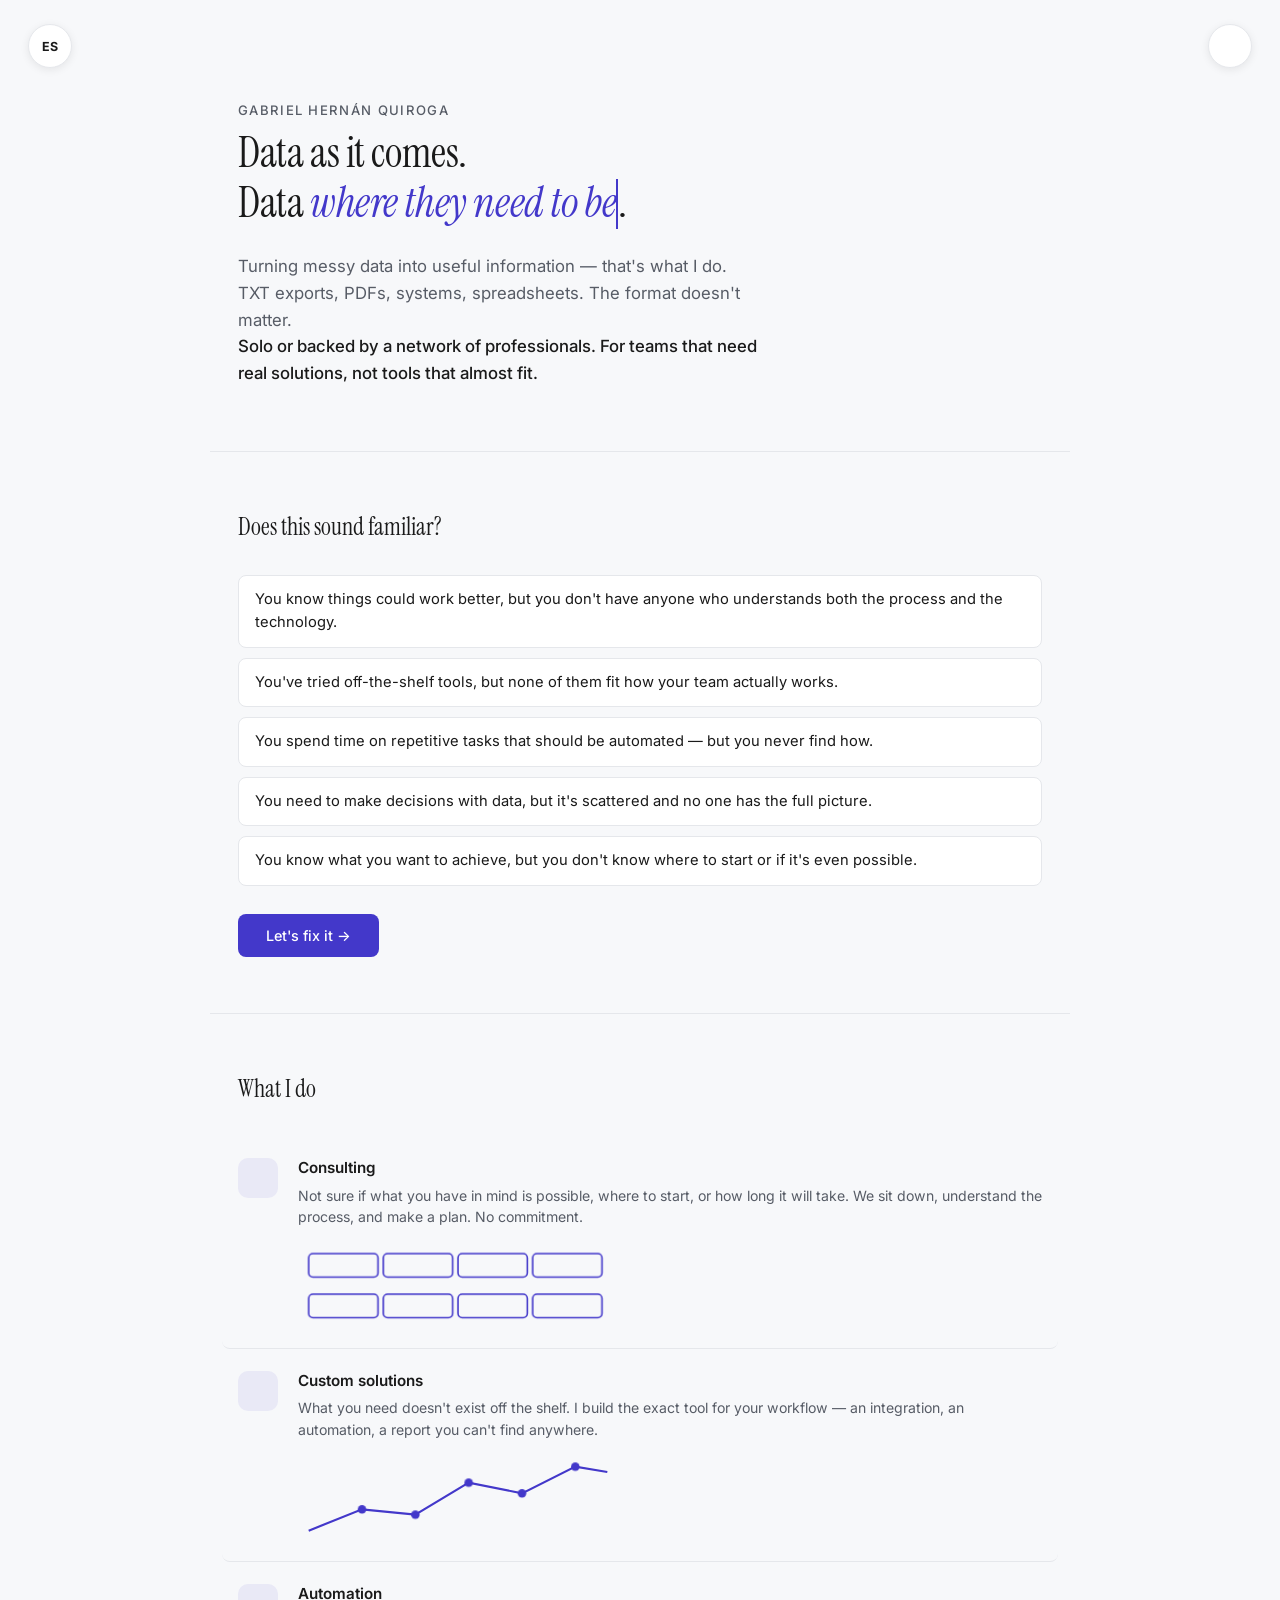
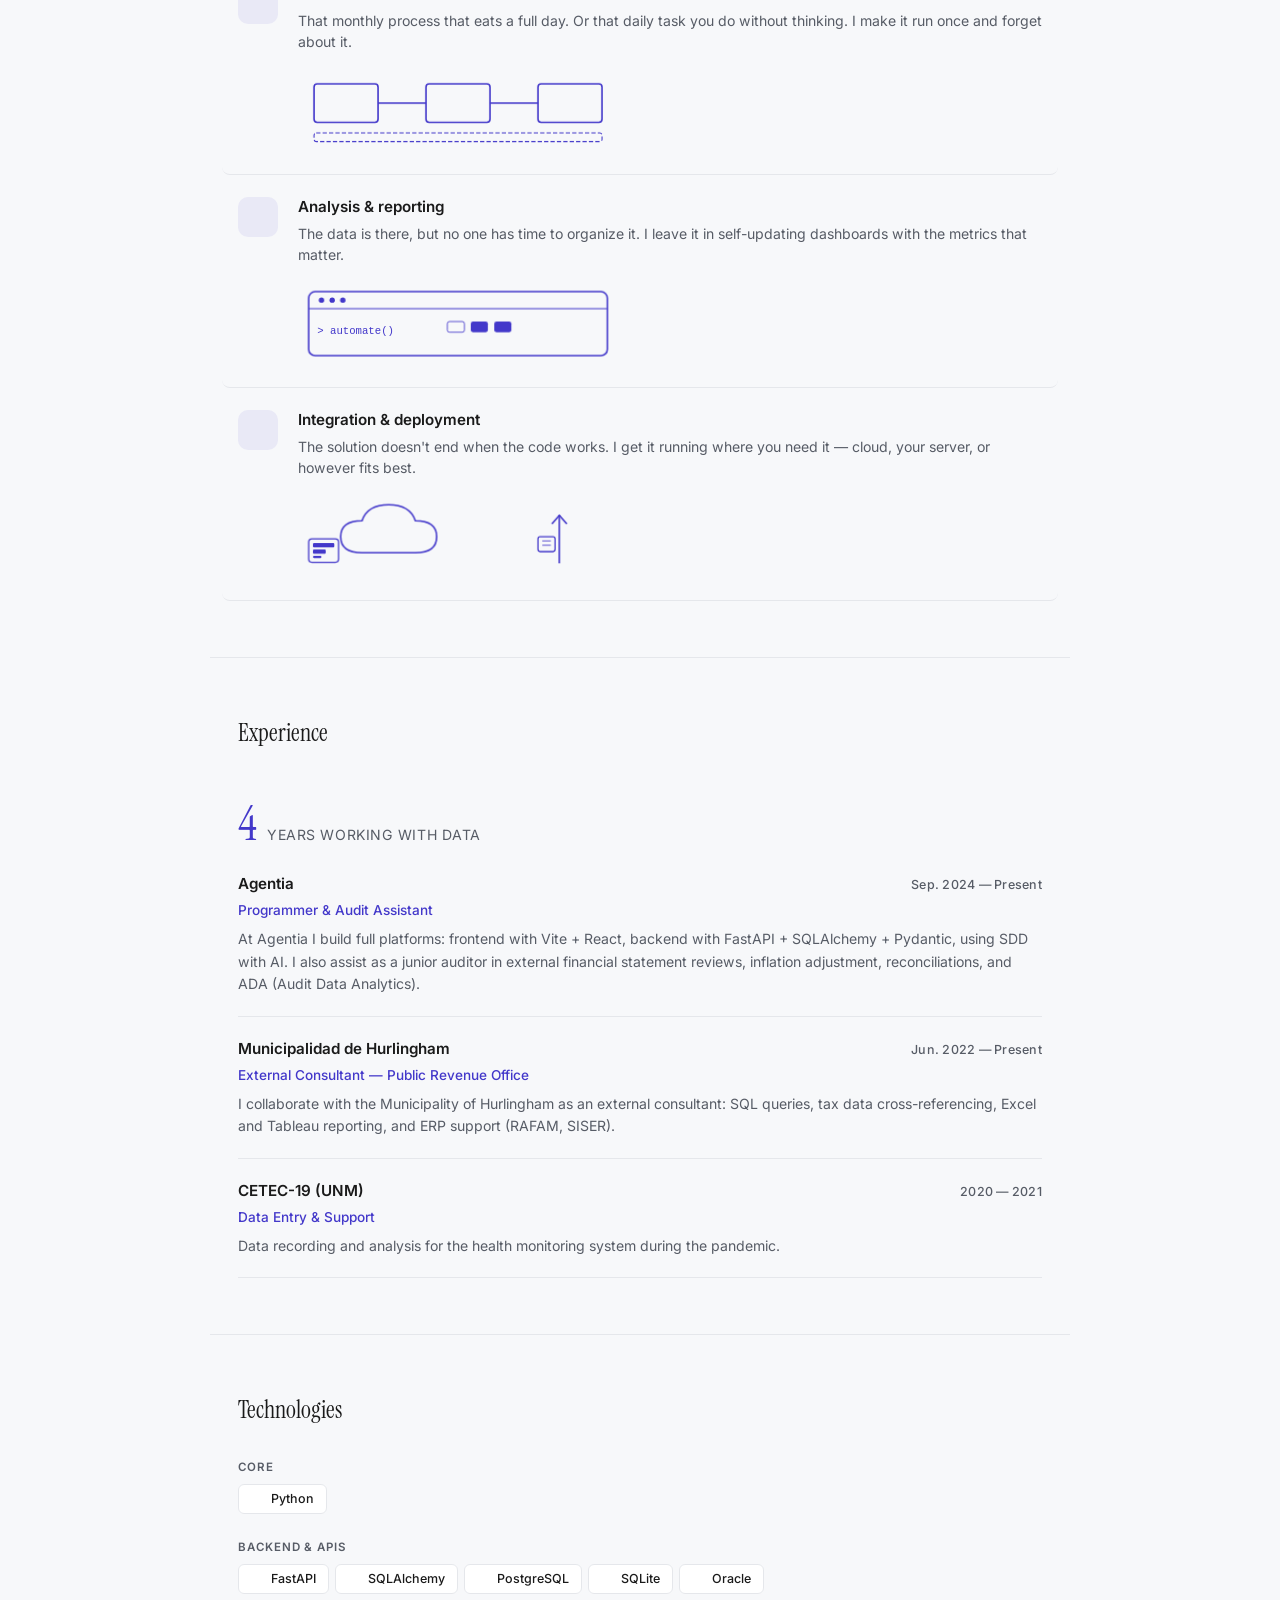
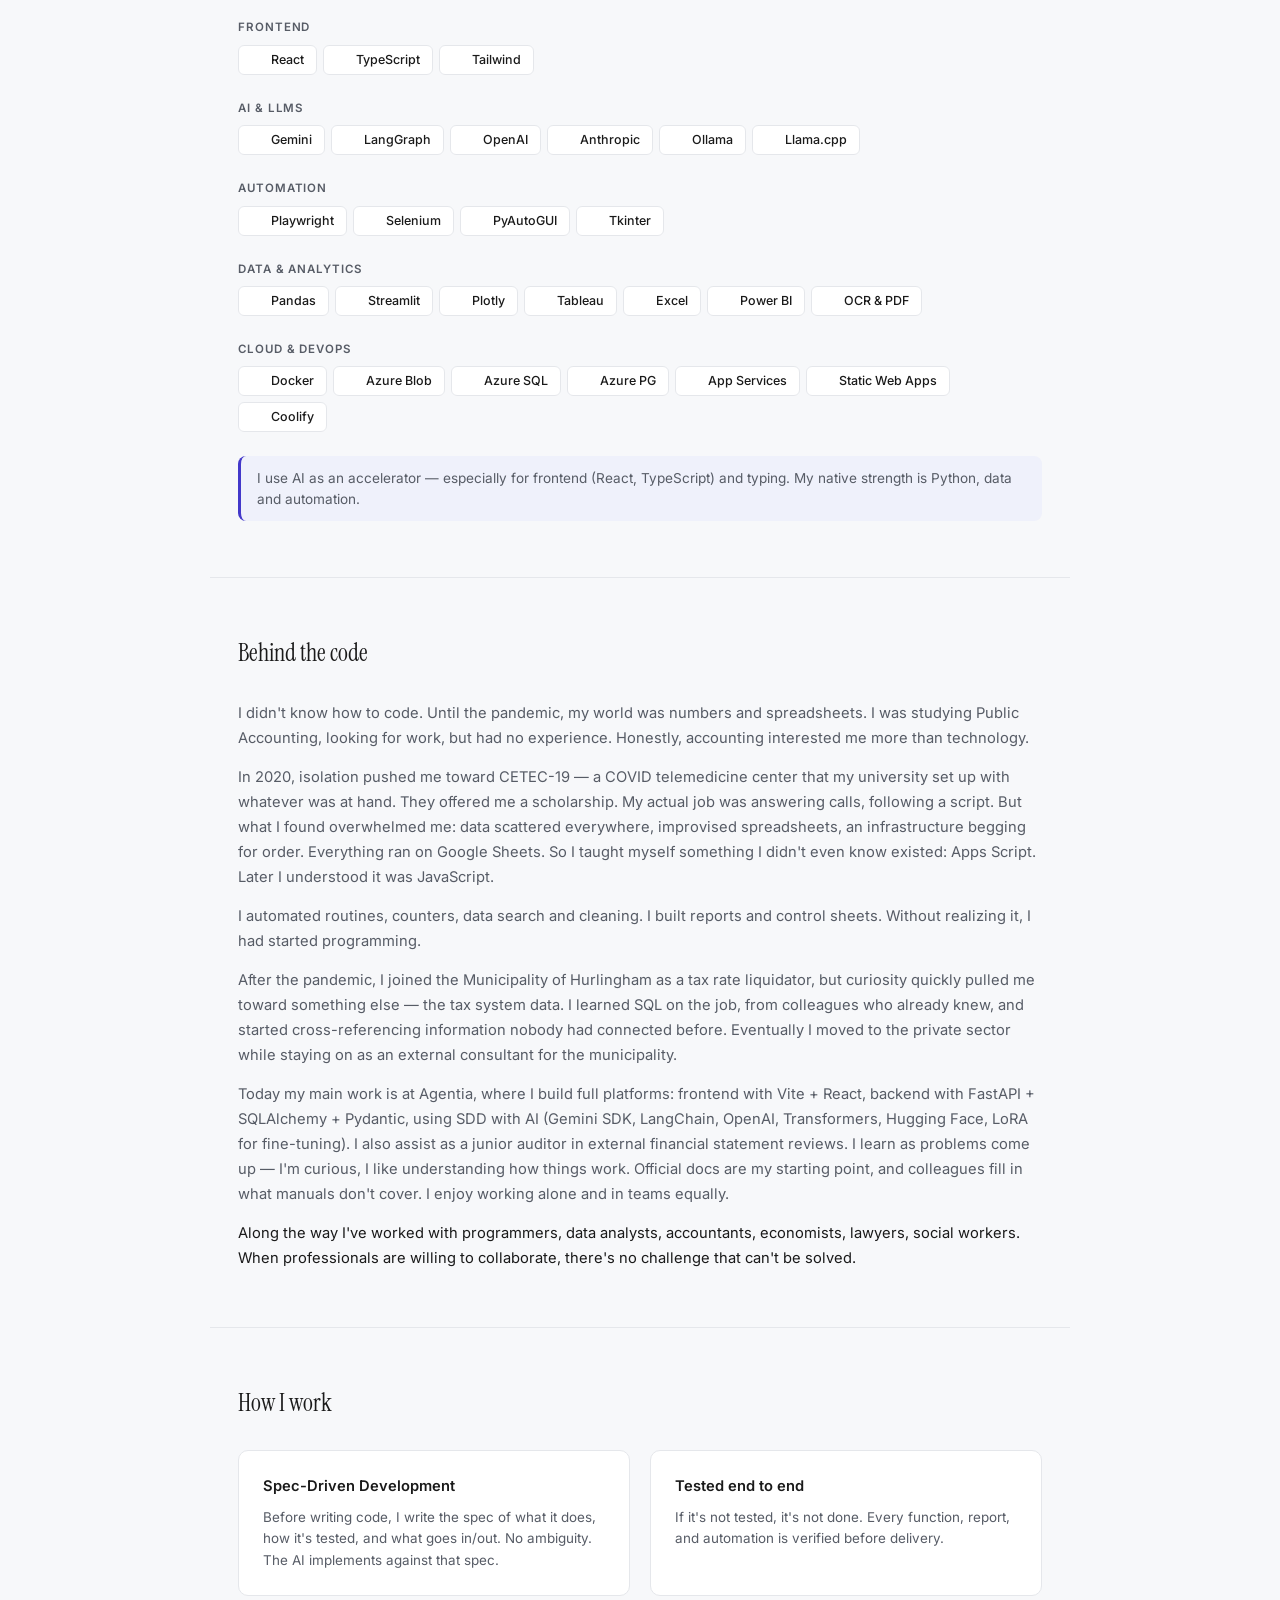
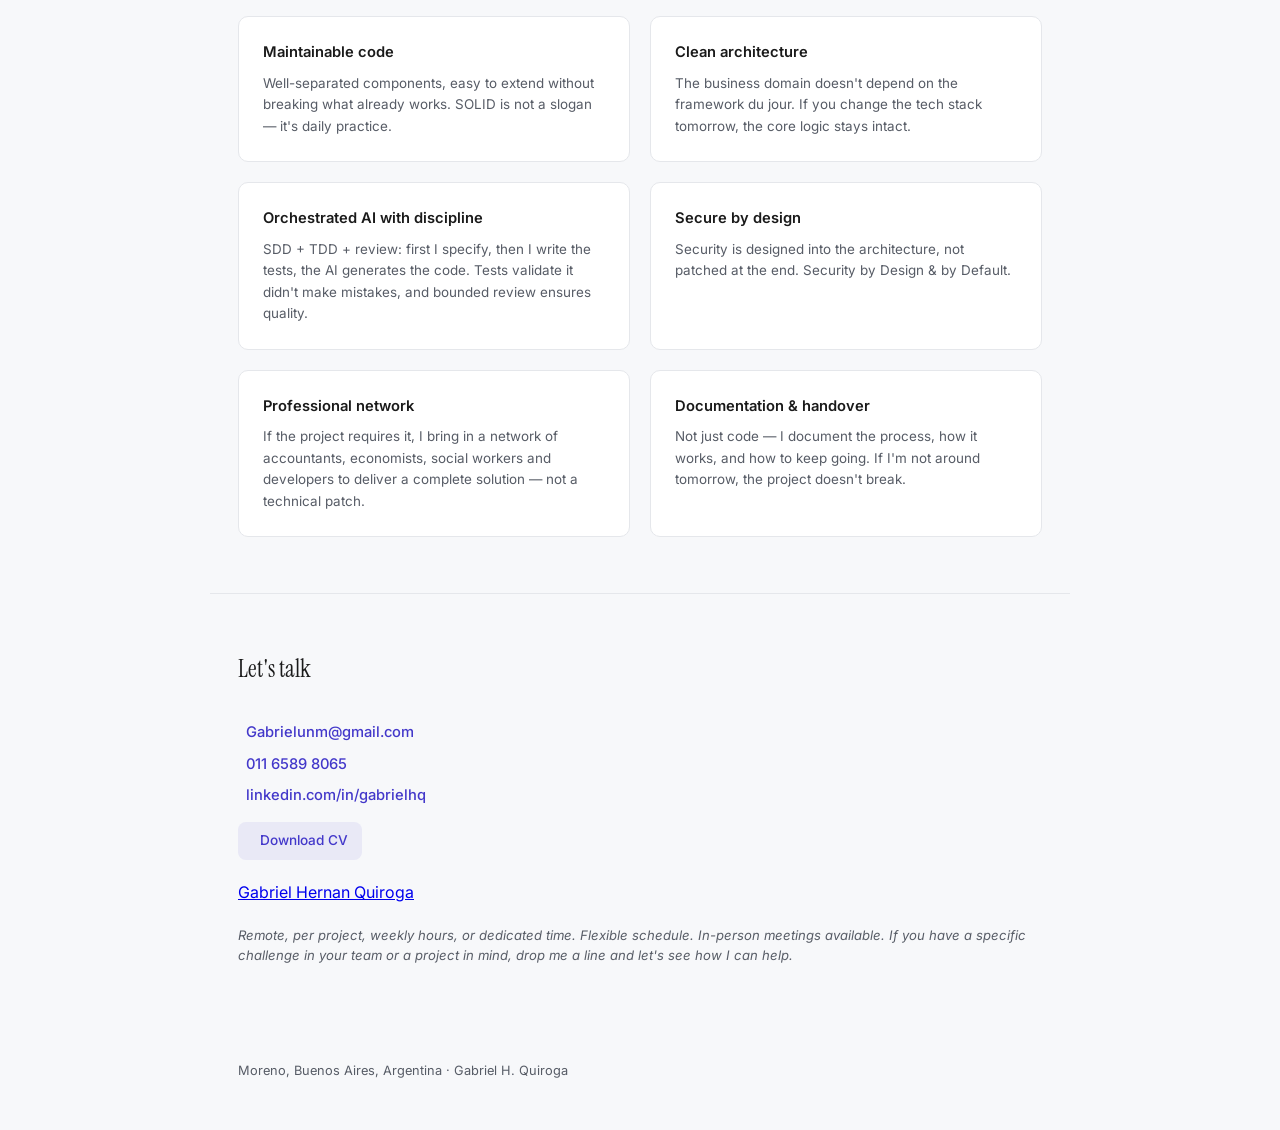
==== commit 60b67546: "feat: actualiza About y experiencia, agrega badge de LinkedIn" ====
--- a/index.html
+++ b/index.html
@@ -196,11 +196,11 @@
 
       <div class="exp-card">
         <div class="exp-header">
-          <h3>Agentia / SmartIA</h3>
+          <h3>Agentia</h3>
           <span class="exp-period" data-i18n="exp-1-period">Sep. 2024 — Actualidad</span>
         </div>
-        <p class="exp-role" data-i18n="exp-1-role">Programador &amp; Auditor Externo</p>
-        <p class="exp-body" data-i18n="exp-1-body">Empresa de automatización inteligente de procesos, integrada con RZBI | ALTAC International. Participé en el diseño de una plataforma de automatización de procesos contables e impositivos: infraestructura de ejecución de bots, definición del stack tecnológico, desarrollo de los primeros bots y adaptación de existentes. También contribuí a sistemas de auditoría con IA, revisión de estados contables, extracción de datos fiscales y gestión de credenciales.</p>
+        <p class="exp-role" data-i18n="exp-1-role">Programador &amp; Asistente de Auditoría</p>
+        <p class="exp-body" data-i18n="exp-1-body">En Agentia desarrollo plataformas completas: frontend con Vite + React, backend con FastAPI + SQLAlchemy + Pydantic, bajo metodología SDD con IA. Además, asisto como auditor junior en revisiones externas de estados contables, ajuste por inflación, conciliaciones y ADA (Audit Data Analytics).</p>
       </div>
 
       <div class="exp-card">
@@ -387,8 +387,13 @@
       <div class="contact-links">
         <a href="mailto:Gabrielunm@gmail.com"><i data-lucide="mail"></i> Gabrielunm@gmail.com</a>
         <a href="https://wa.me/5491165898065" target="_blank" rel="noopener"><i data-lucide="phone"></i> 011 6589 8065</a>
-        <a href="https://www.linkedin.com/in/gabrielunm/" target="_blank" rel="noopener"><i data-lucide="globe"></i> linkedin.com/in/gabrielunm</a>
+        <a href="https://www.linkedin.com/in/gabrielhq/" target="_blank" rel="noopener"><i data-lucide="globe"></i> linkedin.com/in/gabrielhq</a>
         <a href="cv.html" target="_blank" class="contact-cv"><i data-lucide="file-text"></i> <span data-i18n="cv-download">Descargar CV</span></a>
+      </div>
+      <div style="margin-top: 20px;">
+        <div class="badge-base LI-profile-badge" data-locale="es_ES" data-size="medium" data-theme="dark" data-type="VERTICAL" data-vanity="gabrielhq" data-version="v1">
+          <a class="badge-base__link LI-simple-link" href="https://ar.linkedin.com/in/gabrielhq?trk=profile-badge">Gabriel Hernan Quiroga</a>
+        </div>
       </div>
       <p class="contact-note" data-i18n="contact-note">Remoto, por proyecto, por horas semanales o dedicación. Horarios flexibles. Posibilidad de reuniones presenciales. Si tenés un desafío puntual en tu equipo o un proyecto en mente, escribime y vemos cómo te puedo ayudar.</p>
     </div>
@@ -401,6 +406,7 @@
   <!-- Scripts -->
   <script src="src/i18n.js"></script>
   <script src="script.js"></script>
+  <script src="https://platform.linkedin.com/badges/js/profile.js" async defer type="text/javascript"></script>
 
 </body>
 </html>
--- a/styles.css
+++ b/styles.css
@@ -0,0 +1,814 @@
+/* ============================================
+   Gabriel H. Quiroga — Portfolio Styles
+   ============================================ */
+
+/* --- Reset & Variables --- */
+*, *::before, *::after {
+  box-sizing: border-box;
+  margin: 0;
+  padding: 0;
+}
+
+:root {
+  --text: #1a1a1a;
+  --text-soft: #575c66;
+  --bg: #f7f8fa;
+  --card: #ffffff;
+  --accent: #4338ca;
+  --accent-hover: #6366f1;
+  --accent-warm: #d97706;
+  --line: #e5e7eb;
+  --max-w: 860px;
+  --transition: 0.3s cubic-bezier(0.4, 0, 0.2, 1);
+}
+
+/* --- Dark Mode --- */
+[data-theme="dark"] {
+  --text: #e2e8f0;
+  --text-soft: #94a3b8;
+  --bg: #0f172a;
+  --card: #1e293b;
+  --accent: #a5b4fc;
+  --accent-hover: #c7d2fe;
+  --accent-warm: #fbbf24;
+  --line: #334155;
+}
+
+[data-theme="dark"] .problems li:hover {
+  box-shadow: 0 2px 8px rgba(165, 180, 252, 0.08);
+}
+
+[data-theme="dark"] .problems li.open {
+  background: rgba(165, 180, 252, 0.06);
+}
+
+html {
+  scroll-behavior: smooth;
+  overflow-x: hidden;
+}
+
+body {
+  overflow-x: hidden;
+  font-family: 'Inter', -apple-system, BlinkMacSystemFont, 'Segoe UI', system-ui, sans-serif;
+  color: var(--text);
+  background: var(--bg);
+  line-height: 1.6;
+  -webkit-font-smoothing: antialiased;
+  -moz-osx-font-smoothing: grayscale;
+}
+
+/* --- Accessibility --- */
+.skip-link {
+  position: absolute;
+  top: -100%;
+  left: 16px;
+  padding: 8px 16px;
+  background: var(--accent);
+  color: #fff;
+  font-size: 0.85rem;
+  font-weight: 500;
+  border-radius: 0 0 8px 8px;
+  text-decoration: none;
+  z-index: 1000;
+  transition: top var(--transition);
+}
+
+.skip-link:focus {
+  top: 0;
+}
+
+
+/* --- Theme & Language Toggles --- */
+.lang-toggle {
+  position: fixed;
+  top: 24px;
+  left: 28px;
+  width: 44px;
+  height: 44px;
+  border: 1px solid var(--line);
+  border-radius: 50%;
+  background: var(--card);
+  color: var(--text);
+  font-size: 0.78rem;
+  font-weight: 700;
+  font-family: 'Inter', -apple-system, sans-serif;
+  cursor: pointer;
+  display: flex;
+  align-items: center;
+  justify-content: center;
+  z-index: 1000;
+  transition: background var(--transition), border-color var(--transition), transform var(--transition);
+  letter-spacing: 0.02em;
+  box-shadow: 0 2px 8px rgba(0,0,0,0.08);
+}
+
+.lang-toggle:hover {
+  border-color: var(--accent);
+  transform: scale(1.05);
+}
+
+/* Theme toggle */
+.theme-toggle {
+  position: fixed;
+  top: 24px;
+  right: 28px;
+  width: 44px;
+  height: 44px;
+  border: 1px solid var(--line);
+  border-radius: 50%;
+  background: var(--card);
+  color: var(--text);
+  cursor: pointer;
+  display: flex;
+  align-items: center;
+  justify-content: center;
+  z-index: 1000;
+  transition: background var(--transition), border-color var(--transition), transform var(--transition);
+  box-shadow: 0 2px 8px rgba(0,0,0,0.08);
+}
+
+.theme-toggle svg { width: 20px; height: 20px; }
+.theme-toggle .lucide-sun { display: none; }
+[data-theme="dark"] .theme-toggle .lucide-moon { display: none; }
+[data-theme="dark"] .theme-toggle .lucide-sun { display: block; }
+
+.theme-toggle:hover {
+  border-color: var(--accent);
+  transform: scale(1.05);
+}
+
+/* --- Layout --- */
+.container {
+  max-width: var(--max-w);
+  margin: 0 auto;
+  padding: 0 28px;
+  overflow-x: hidden;
+}
+
+/* --- Hero --- */
+.hero {
+  padding: 100px 0 64px;
+}
+
+.hero h1 {
+  font-family: 'Instrument Serif', Georgia, serif;
+  font-size: 2.6rem;
+  font-weight: 400;
+  line-height: 1.2;
+  letter-spacing: -0.01em;
+  margin-bottom: 24px;
+}
+
+.hero h1 em {
+  font-style: italic;
+  color: var(--accent);
+}
+
+/* Typewriter */
+.typewriter {
+  display: inline-block;
+  border-right: 2px solid var(--accent);
+  animation: blink 0.7s step-end infinite;
+}
+
+@keyframes blink {
+  from, to { border-color: transparent; }
+  50% { border-color: var(--accent); }
+}
+
+/* Mini SVG Illustrations — unified sizing */
+.mini-dashboard,
+.mini-illustration {
+  margin-top: 16px;
+  max-width: 320px;
+  width: 100%;
+}
+
+.dashboard-svg,
+.illus-svg {
+  width: 100%;
+  height: auto;
+  color: var(--accent);
+  display: block;
+}
+
+.dashboard-line {
+  stroke-dasharray: 400;
+  stroke-dashoffset: 400;
+  animation: draw-line 2s ease-out forwards;
+}
+
+/* Generic draw-in for all SVG illustrations */
+.illus-draw {
+  opacity: 0;
+  transform: translateY(4px);
+  animation: illus-appear 0.5s ease-out forwards;
+}
+
+@keyframes illus-appear {
+  to {
+    opacity: 1;
+    transform: translateY(0);
+  }
+}
+
+.dashboard-dot {
+  fill: var(--accent);
+  opacity: 0;
+  animation: fade-in 0.3s ease-out forwards;
+}
+
+.dashboard-dot:nth-child(2) { animation-delay: 0.4s; }
+.dashboard-dot:nth-child(3) { animation-delay: 0.8s; }
+.dashboard-dot:nth-child(4) { animation-delay: 1.2s; }
+.dashboard-dot:nth-child(5) { animation-delay: 1.6s; }
+.dashboard-dot:nth-child(6) { animation-delay: 2s; }
+
+@keyframes draw-line {
+  to { stroke-dashoffset: 0; }
+}
+
+@keyframes fade-in {
+  to { opacity: 1; }
+}
+
+.hero .meta {
+  font-size: 0.82rem;
+  color: var(--text-soft);
+  text-transform: uppercase;
+  letter-spacing: 0.1em;
+  margin-bottom: 8px;
+  font-weight: 500;
+}
+
+.hero .tagline {
+  font-size: 1.05rem;
+  color: var(--text-soft);
+  max-width: 520px;
+  line-height: 1.6;
+}
+
+.hero .tagline strong {
+  color: var(--text);
+  font-weight: 500;
+}
+
+/* --- Sections --- */
+section {
+  padding: 56px 0;
+}
+
+.rule {
+  height: 1px;
+  background: var(--line);
+  max-width: var(--max-w);
+  margin: 0 auto;
+}
+
+h2 {
+  font-family: 'Instrument Serif', Georgia, serif;
+  font-size: 1.5rem;
+  font-weight: 400;
+  margin-bottom: 28px;
+  color: var(--text);
+}
+
+/* --- Fade-in Animation --- */
+.fade-section {
+  opacity: 0;
+  transform: translateY(24px);
+  transition: opacity 0.6s ease-out, transform 0.6s ease-out;
+}
+
+.fade-section.visible {
+  opacity: 1;
+  transform: translateY(0);
+}
+
+/* --- Problems --- */
+.problems {
+  display: flex;
+  flex-direction: column;
+  gap: 10px;
+}
+
+.problems li {
+  list-style: none;
+  padding: 12px 16px;
+  background: var(--card);
+  border-radius: 8px;
+  font-size: 0.92rem;
+  border: 1px solid var(--line);
+  cursor: pointer;
+  position: relative;
+  transition: border-color var(--transition), box-shadow var(--transition);
+}
+
+.problems li:hover {
+  border-color: var(--accent);
+  box-shadow: 0 2px 8px rgba(67, 56, 202, 0.06);
+}
+
+/* Hint text: hidden by default, shown on click */
+.problem-hint {
+  display: block;
+  max-height: 0;
+  overflow: hidden;
+  margin-top: 0;
+  font-size: 0.84rem;
+  color: var(--text-soft);
+  line-height: 1.5;
+  transition: max-height 0.4s ease, margin-top 0.3s ease, opacity 0.3s ease;
+  opacity: 0;
+}
+
+.problems li.open {
+  border-color: var(--accent);
+  background: color-mix(in srgb, var(--accent) 4%, var(--card));
+}
+
+.problems li.open .problem-hint {
+  max-height: 80px;
+  margin-top: 10px;
+  opacity: 1;
+}
+
+/* --- Button --- */
+.btn {
+  display: inline-block;
+  margin-top: 28px;
+  padding: 10px 28px;
+  background: var(--accent);
+  color: #fff;
+  font-weight: 500;
+  font-size: 0.9rem;
+  border-radius: 8px;
+  text-decoration: none;
+  transition: background var(--transition), transform var(--transition), box-shadow var(--transition);
+}
+
+.btn:hover {
+  background: var(--accent-hover);
+  transform: translateY(-1px);
+  box-shadow: 0 4px 12px rgba(67, 56, 202, 0.15);
+}
+
+.btn:active {
+  transform: translateY(0);
+}
+
+/* Dark mode: accent is light lavender, so button needs dark text on accent bg */
+[data-theme="dark"] .btn {
+  color: #0f172a;
+}
+
+[data-theme="dark"] .btn:hover {
+  box-shadow: 0 4px 12px rgba(165, 180, 252, 0.25);
+}
+
+/* --- Services --- */
+.s-row {
+  display: flex;
+  gap: 20px;
+  padding: 20px 16px;
+  border-bottom: 1px solid var(--line);
+  border-radius: 8px;
+  transition: background var(--transition);
+  margin: 0 -16px;
+}
+
+.s-row:first-child {
+  border-top: 1px solid var(--line);
+}
+
+.s-row:hover {
+  background: var(--card);
+}
+
+.s-icon {
+  flex-shrink: 0;
+  width: 40px;
+  height: 40px;
+  display: flex;
+  align-items: center;
+  justify-content: center;
+  color: var(--accent);
+  background: color-mix(in srgb, var(--accent) 8%, transparent);
+  border-radius: 10px;
+  margin-top: 2px;
+}
+
+.s-icon svg {
+  width: 22px;
+  height: 22px;
+}
+
+.s-body {
+  flex: 1;
+  min-width: 0;
+}
+
+.s-row h3 {
+  font-size: 0.95rem;
+  font-weight: 600;
+  margin-bottom: 4px;
+}
+
+.s-row p {
+  font-size: 0.88rem;
+  color: var(--text-soft);
+  line-height: 1.5;
+}
+
+/* --- Experience: Years badge --- */
+.exp-years-badge {
+  display: flex;
+  align-items: baseline;
+  gap: 10px;
+  padding: 20px 0 4px;
+}
+
+.exp-years-number {
+  font-family: 'Instrument Serif', Georgia, serif;
+  font-size: 3rem;
+  font-weight: 400;
+  color: var(--accent);
+  line-height: 1;
+}
+
+.exp-years-label {
+  font-size: 0.88rem;
+  color: var(--text-soft);
+  text-transform: uppercase;
+  letter-spacing: 0.04em;
+}
+
+/* --- Experience Cards --- */
+.exp-card {
+  padding: 20px 0;
+  border-bottom: 1px solid var(--line);
+}
+
+.exp-card:first-of-type {
+  border-top: 1px solid var(--line);
+}
+
+.exp-header {
+  display: flex;
+  justify-content: space-between;
+  align-items: baseline;
+  flex-wrap: wrap;
+  gap: 8px;
+  margin-bottom: 4px;
+}
+
+.exp-header h3 {
+  font-size: 0.95rem;
+  font-weight: 600;
+}
+
+.exp-period {
+  font-size: 0.78rem;
+  color: var(--text-soft);
+  font-weight: 500;
+  letter-spacing: 0.02em;
+}
+
+.exp-role {
+  font-size: 0.85rem;
+  font-weight: 500;
+  color: var(--accent);
+  margin-bottom: 6px;
+}
+
+.exp-body {
+  font-size: 0.88rem;
+  color: var(--text-soft);
+  line-height: 1.6;
+}
+
+/* --- Stack (categorized) --- */
+.stack-group {
+  display: flex;
+  flex-direction: column;
+  gap: 24px;
+}
+
+.stack-note {
+  margin-top: 24px;
+  padding: 12px 16px;
+  background: rgba(165, 180, 252, 0.1);
+  border-radius: 8px;
+  font-size: 0.85rem;
+  color: var(--text-soft);
+  line-height: 1.5;
+  border-left: 3px solid var(--accent);
+}
+
+.stack-category {
+  display: flex;
+  flex-direction: column;
+  gap: 8px;
+}
+
+.stack-cat-label {
+  font-size: 0.72rem;
+  font-weight: 600;
+  text-transform: uppercase;
+  letter-spacing: 0.08em;
+  color: var(--text-soft);
+}
+
+.stack-items {
+  display: flex;
+  flex-wrap: wrap;
+  gap: 6px;
+}
+
+.stack-item {
+  display: inline-flex;
+  align-items: center;
+  gap: 6px;
+  padding: 4px 12px;
+  background: var(--card);
+  border: 1px solid var(--line);
+  border-radius: 6px;
+  font-size: 0.78rem;
+  font-weight: 500;
+  font-family: 'Inter', -apple-system, BlinkMacSystemFont, 'Segoe UI', sans-serif;
+  opacity: 0;
+  transform: translateY(10px);
+}
+
+.stack-icon {
+  width: 14px;
+  height: 14px;
+  flex-shrink: 0;
+  opacity: 0.85;
+}
+
+/* Theme-aware icons: SimpleIcons SVGs have hardcoded brand colors.
+   brightness(0) removes all color first, then invert turns it light.
+   More reliable cross-browser than plain invert(1). */
+[data-theme="dark"] .stack-icon {
+  filter: brightness(0) saturate(100%) invert(0.92);
+}
+
+/* Lucide icons used inline in stack */
+.stack-icon-inline {
+  width: 14px;
+  height: 14px;
+  flex-shrink: 0;
+  color: var(--text);
+}
+
+.stack-item.visible {
+  animation: stack-fade-in 0.4s ease-out forwards;
+}
+
+@keyframes stack-fade-in {
+  to {
+    opacity: 1;
+    transform: translateY(0);
+  }
+}
+
+/* --- Badge hover: pop & tooltip --- */
+.stack-item {
+  position: relative;
+  cursor: default;
+  z-index: 0;
+  transition: transform 0.25s cubic-bezier(0.34, 1.56, 0.64, 1),
+              border-color var(--transition),
+              color var(--transition),
+              box-shadow var(--transition),
+              background var(--transition),
+              z-index 0s 0.15s;
+}
+
+/* Pop out */
+.stack-item:hover {
+  transform: scale(1.18);
+  border-color: var(--accent);
+  color: var(--accent);
+  box-shadow: 0 8px 24px rgba(67, 56, 202, 0.12);
+  background: var(--card);
+  z-index: 10;
+  transition: transform 0.25s cubic-bezier(0.34, 1.56, 0.64, 1),
+              border-color var(--transition),
+              color var(--transition),
+              box-shadow var(--transition),
+              background var(--transition),
+              z-index 0s;
+}
+
+[data-theme="dark"] .stack-item:hover {
+  box-shadow: 0 8px 24px rgba(165, 180, 252, 0.15);
+}
+
+/* Tooltip with description */
+.stack-item::after {
+  content: attr(data-desc);
+  position: absolute;
+  bottom: calc(100% + 8px);
+  left: 50%;
+  transform: translateX(-50%) translateY(4px);
+  background: var(--text);
+  color: var(--bg);
+  font-size: 0.72rem;
+  font-weight: 400;
+  font-family: 'Inter', -apple-system, sans-serif;
+  white-space: nowrap;
+  padding: 6px 10px;
+  border-radius: 6px;
+  pointer-events: none;
+  opacity: 0;
+  transition: opacity 0.2s ease, transform 0.2s ease;
+  z-index: 20;
+  line-height: 1.3;
+  /* Prevent overflow: cap width and allow wrap on any screen */
+  max-width: min(320px, 75vw);
+  white-space: normal;
+  text-align: center;
+}
+
+[data-theme="dark"] .stack-item::after {
+  background: var(--card);
+  color: var(--text);
+  border: 1px solid var(--line);
+}
+
+/* Arrow pointing down */
+.stack-item::before {
+  content: '';
+  position: absolute;
+  bottom: calc(100% + 4px);
+  left: 50%;
+  transform: translateX(-50%) translateY(4px);
+  border: 5px solid transparent;
+  border-top-color: var(--text);
+  pointer-events: none;
+  opacity: 0;
+  transition: opacity 0.2s ease, transform 0.2s ease;
+  z-index: 20;
+}
+
+[data-theme="dark"] .stack-item::before {
+  border-top-color: var(--line);
+}
+
+/* Show tooltip on hover */
+.stack-item:hover::after,
+.stack-item:hover::before {
+  opacity: 1;
+  transform: translateX(-50%) translateY(0);
+}
+
+/* --- About --- */
+.about p {
+  font-size: 0.92rem;
+  color: var(--text-soft);
+  line-height: 1.7;
+  margin-bottom: 14px;
+}
+
+.about p:last-child {
+  margin-bottom: 0;
+}
+
+.about .me {
+  color: var(--text);
+}
+
+/* --- How I Work --- */
+.work-grid {
+  display: grid;
+  grid-template-columns: 1fr;
+  gap: 20px;
+}
+
+@media (min-width: 520px) {
+  .work-grid { grid-template-columns: repeat(2, 1fr); }
+}
+
+.work-card {
+  padding: 24px;
+  background: var(--card);
+  border: 1px solid var(--line);
+  border-radius: 10px;
+  transition: border-color var(--transition), box-shadow var(--transition);
+}
+
+.work-card:hover {
+  border-color: var(--accent);
+  box-shadow: 0 2px 12px rgba(67, 56, 202, 0.06);
+}
+
+[data-theme="dark"] .work-card:hover {
+  box-shadow: 0 2px 12px rgba(165, 180, 252, 0.08);
+}
+
+.work-card i {
+  width: 24px;
+  height: 24px;
+  color: var(--accent);
+  margin-bottom: 12px;
+}
+
+.work-card h3 {
+  font-size: 0.92rem;
+  font-weight: 600;
+  margin-bottom: 8px;
+}
+
+.work-card p {
+  font-size: 0.84rem;
+  color: var(--text-soft);
+  line-height: 1.6;
+}
+
+/* --- Contact --- */
+.contact-links a {
+  display: block;
+  font-size: 0.92rem;
+  font-weight: 500;
+  color: var(--accent);
+  text-decoration: none;
+  padding: 4px 0;
+  transition: color var(--transition), padding-left var(--transition);
+}
+
+.contact-links a i {
+  margin-right: 8px;
+  vertical-align: middle;
+  width: 18px;
+  height: 18px;
+}
+
+.contact-links a svg {
+  width: 18px;
+  height: 18px;
+}
+
+.contact-links a:hover {
+  text-decoration: underline;
+  padding-left: 4px;
+}
+
+.contact-cv {
+  margin-top: 10px;
+  padding: 8px 14px !important;
+  background: color-mix(in srgb, var(--accent) 8%, transparent);
+  border-radius: 8px;
+  font-size: 0.85rem !important;
+  width: fit-content;
+}
+
+.contact-cv:hover {
+  background: color-mix(in srgb, var(--accent) 15%, transparent) !important;
+}
+
+.contact-note {
+  font-size: 0.82rem;
+  color: var(--text-soft);
+  margin-top: 20px;
+  line-height: 1.5;
+  font-style: italic;
+}
+
+/* --- Footer --- */
+footer {
+  padding: 40px 0 48px;
+  font-size: 0.8rem;
+  color: var(--text-soft);
+  max-width: var(--max-w);
+  margin: 0 auto;
+  padding-left: 28px;
+  padding-right: 28px;
+}
+
+/* --- Mobile --- */
+@media (max-width: 480px) {
+  .lang-toggle { left: 16px; }
+  .theme-toggle { right: 16px; }
+
+  .hero {
+    padding: 60px 0 40px;
+  }
+
+  .hero h1 {
+    font-size: 1.9rem;
+  }
+
+  .hero .tagline {
+    font-size: 0.95rem;
+  }
+
+  section {
+    padding: 40px 0;
+  }
+
+  .s-row {
+    padding: 16px 12px;
+  }
+}
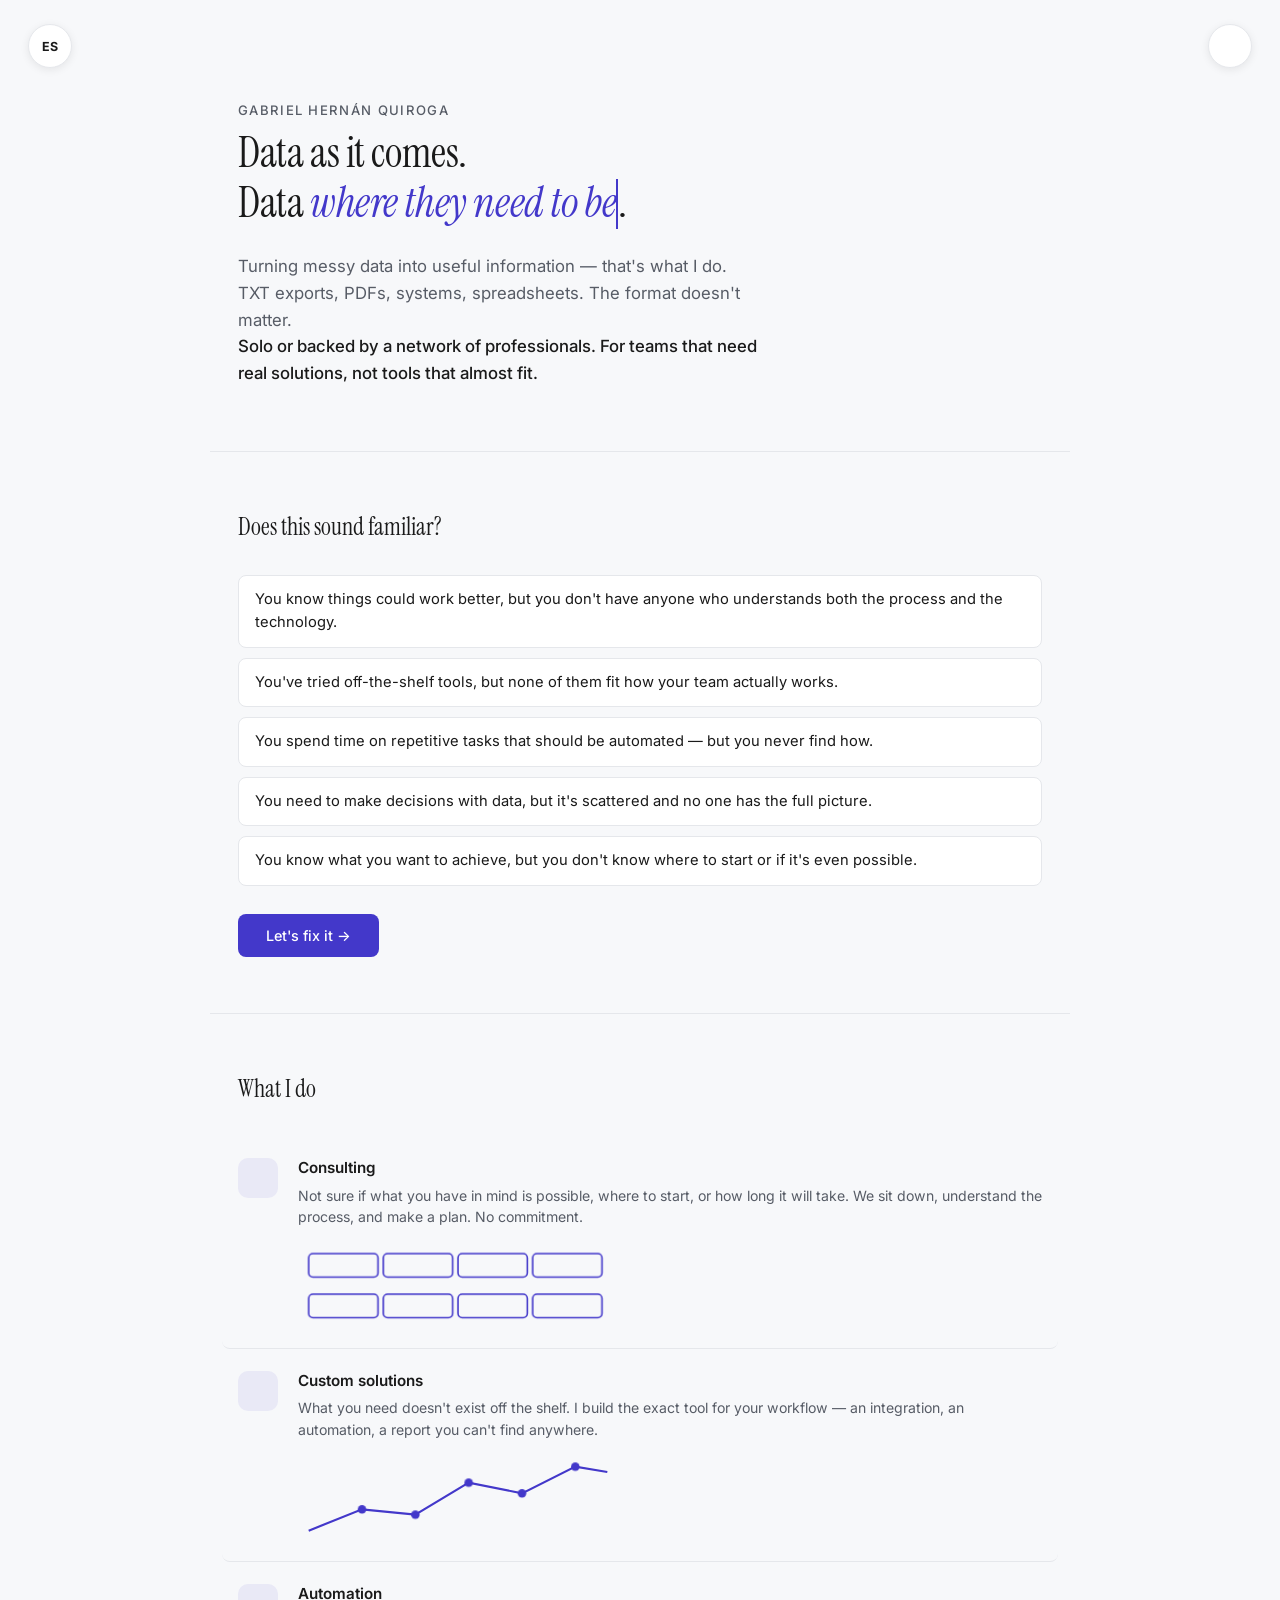
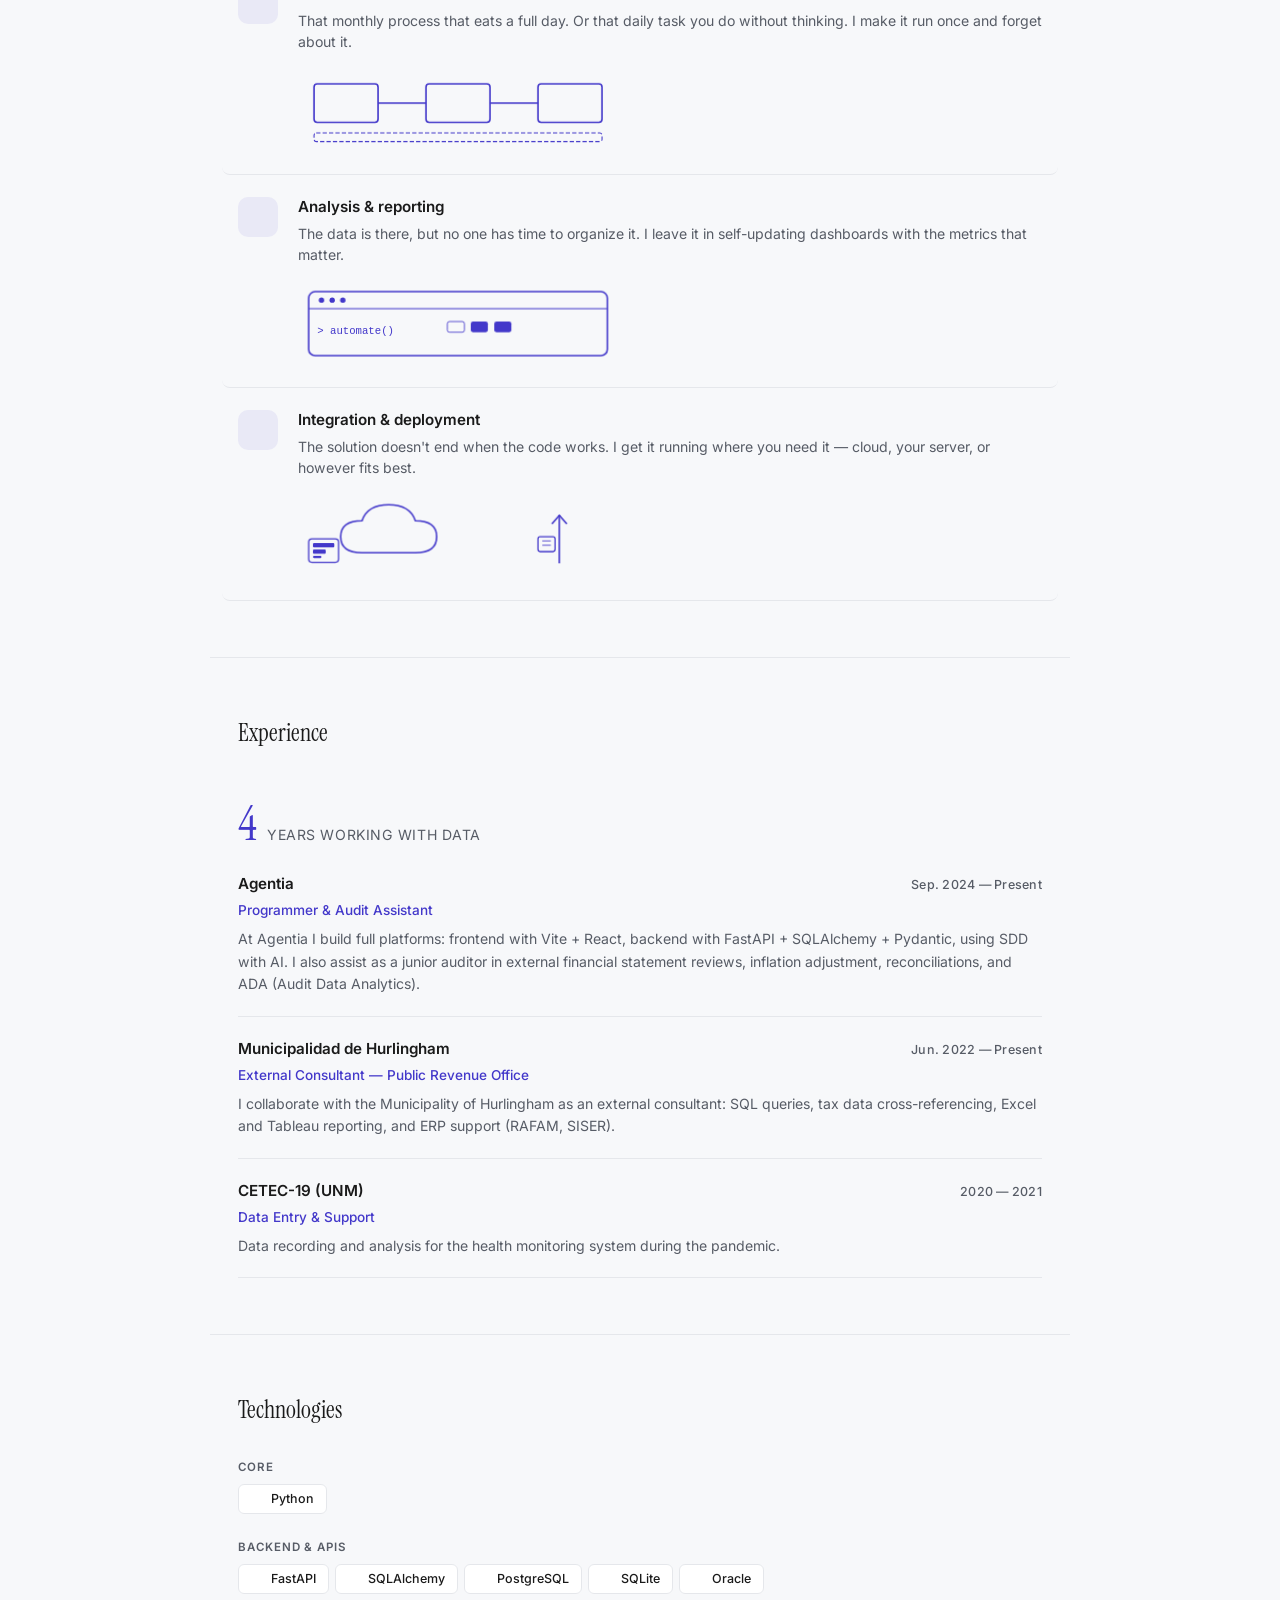
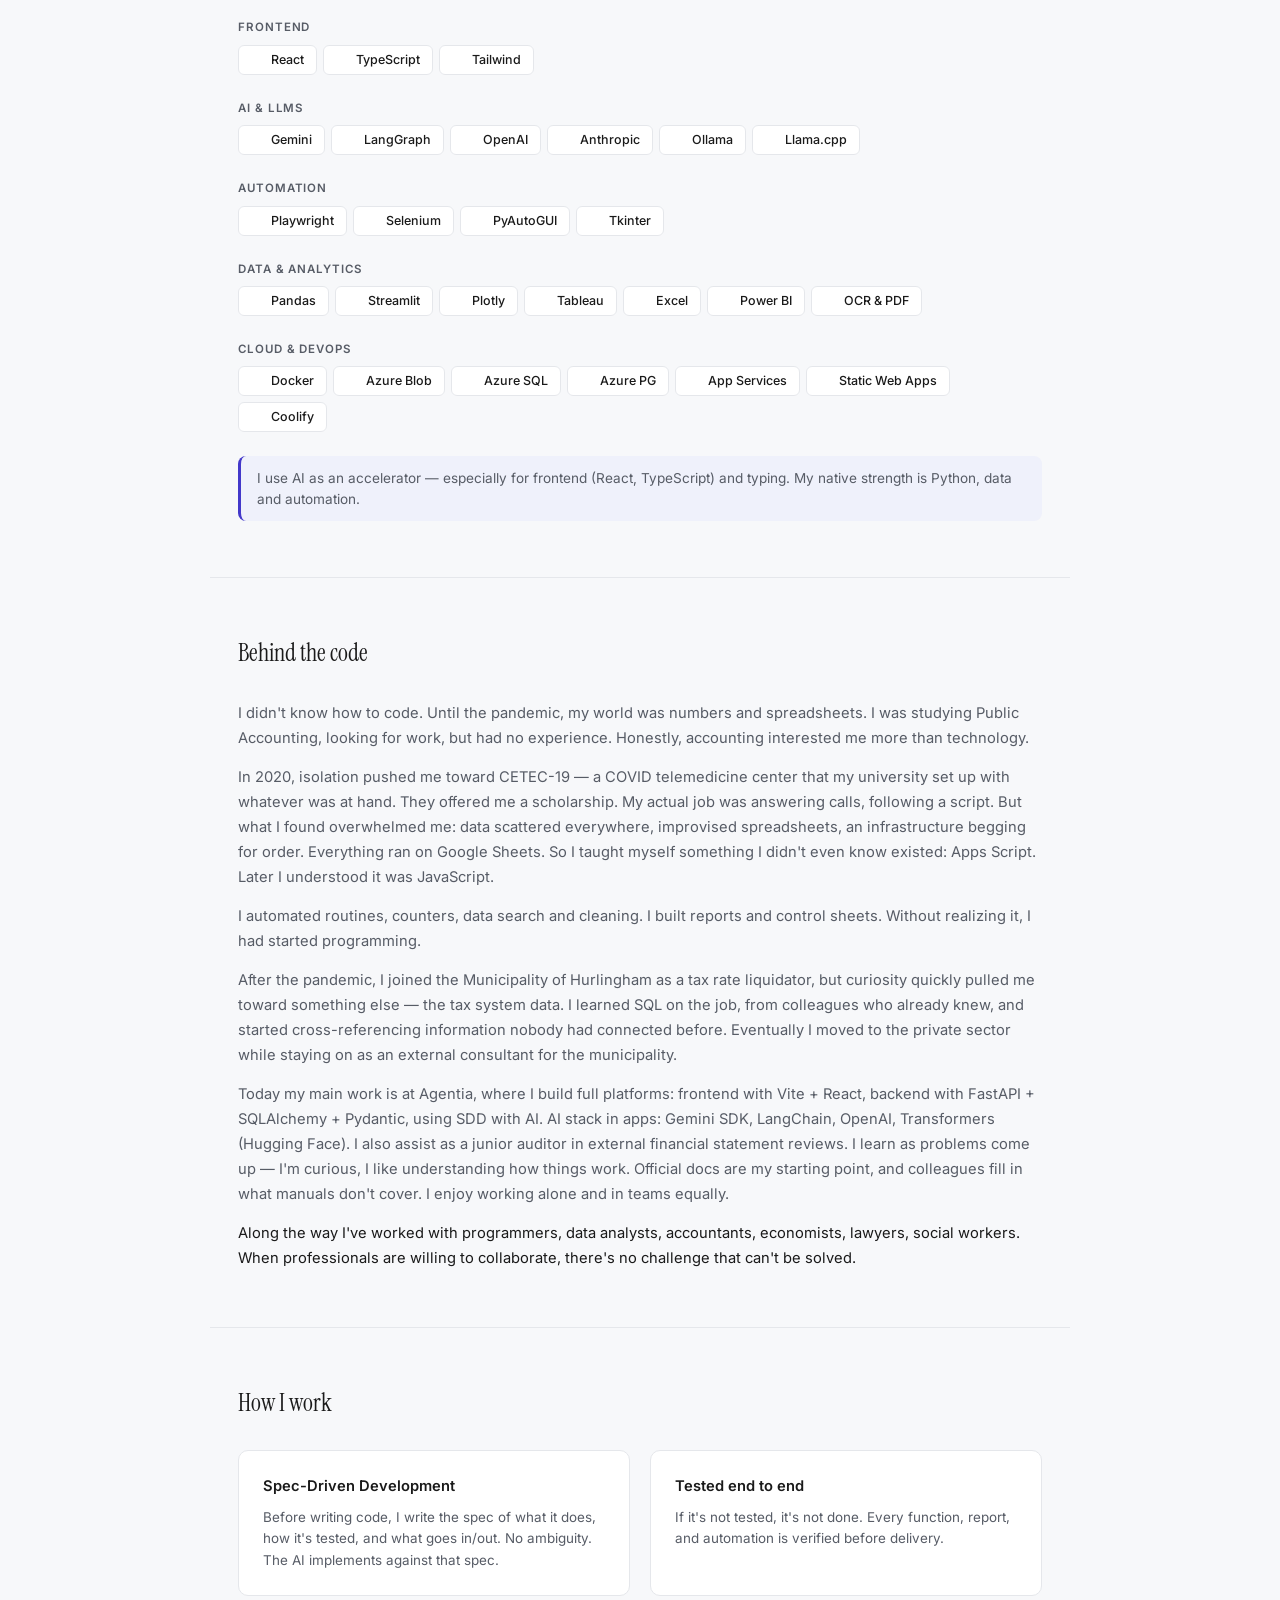
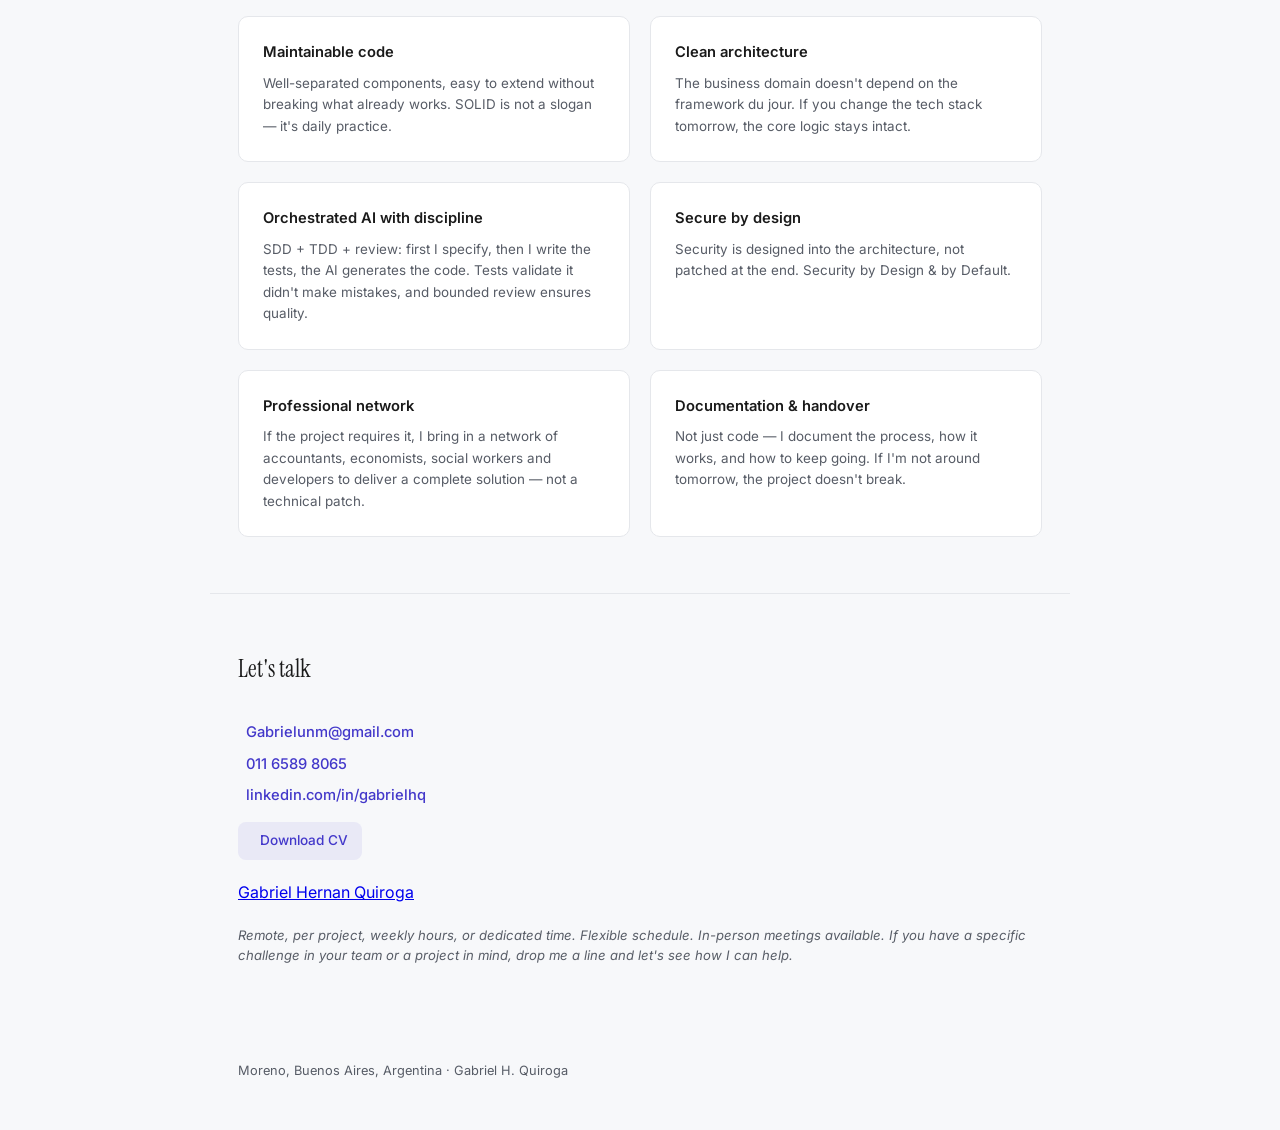
==== commit 5b2cbd48: "fix: agrega hrefs a Agentia, Hurlingham y CETEC-19 en index.html" ====
--- a/index.html
+++ b/index.html
@@ -196,7 +196,7 @@
 
       <div class="exp-card">
         <div class="exp-header">
-          <h3>Agentia</h3>
+          <h3><a href="https://agentia.ar" target="_blank" rel="noopener" style="color:inherit;text-decoration:none;">Agentia</a></h3>
           <span class="exp-period" data-i18n="exp-1-period">Sep. 2024 — Actualidad</span>
         </div>
         <p class="exp-role" data-i18n="exp-1-role">Programador &amp; Asistente de Auditoría</p>
@@ -205,7 +205,7 @@
 
       <div class="exp-card">
         <div class="exp-header">
-          <h3>Municipalidad de Hurlingham</h3>
+          <h3><a href="https://www.hurlingham.gob.ar" target="_blank" rel="noopener" style="color:inherit;text-decoration:none;">Municipalidad de Hurlingham</a></h3>
           <span class="exp-period" data-i18n="exp-2-period">Jun. 2022 — Actualidad</span>
         </div>
         <p class="exp-role" data-i18n="exp-2-role">Consultor Externo — Subsecretaría de Ingresos Públicos</p>
@@ -214,7 +214,7 @@
 
       <div class="exp-card">
         <div class="exp-header">
-          <h3>CETEC-19 (UNM)</h3>
+          <h3><a href="https://www.unm.edu.ar/el-centro-de-telemedicina-covid-19-de-la-unm-cumple-un-ano/" target="_blank" rel="noopener" style="color:inherit;text-decoration:none;">CETEC-19 (UNM)</a></h3>
           <span class="exp-period" data-i18n="exp-3-period">2020 — 2021</span>
         </div>
         <p class="exp-role" data-i18n="exp-3-role">Data Entry &amp; Soporte</p>
